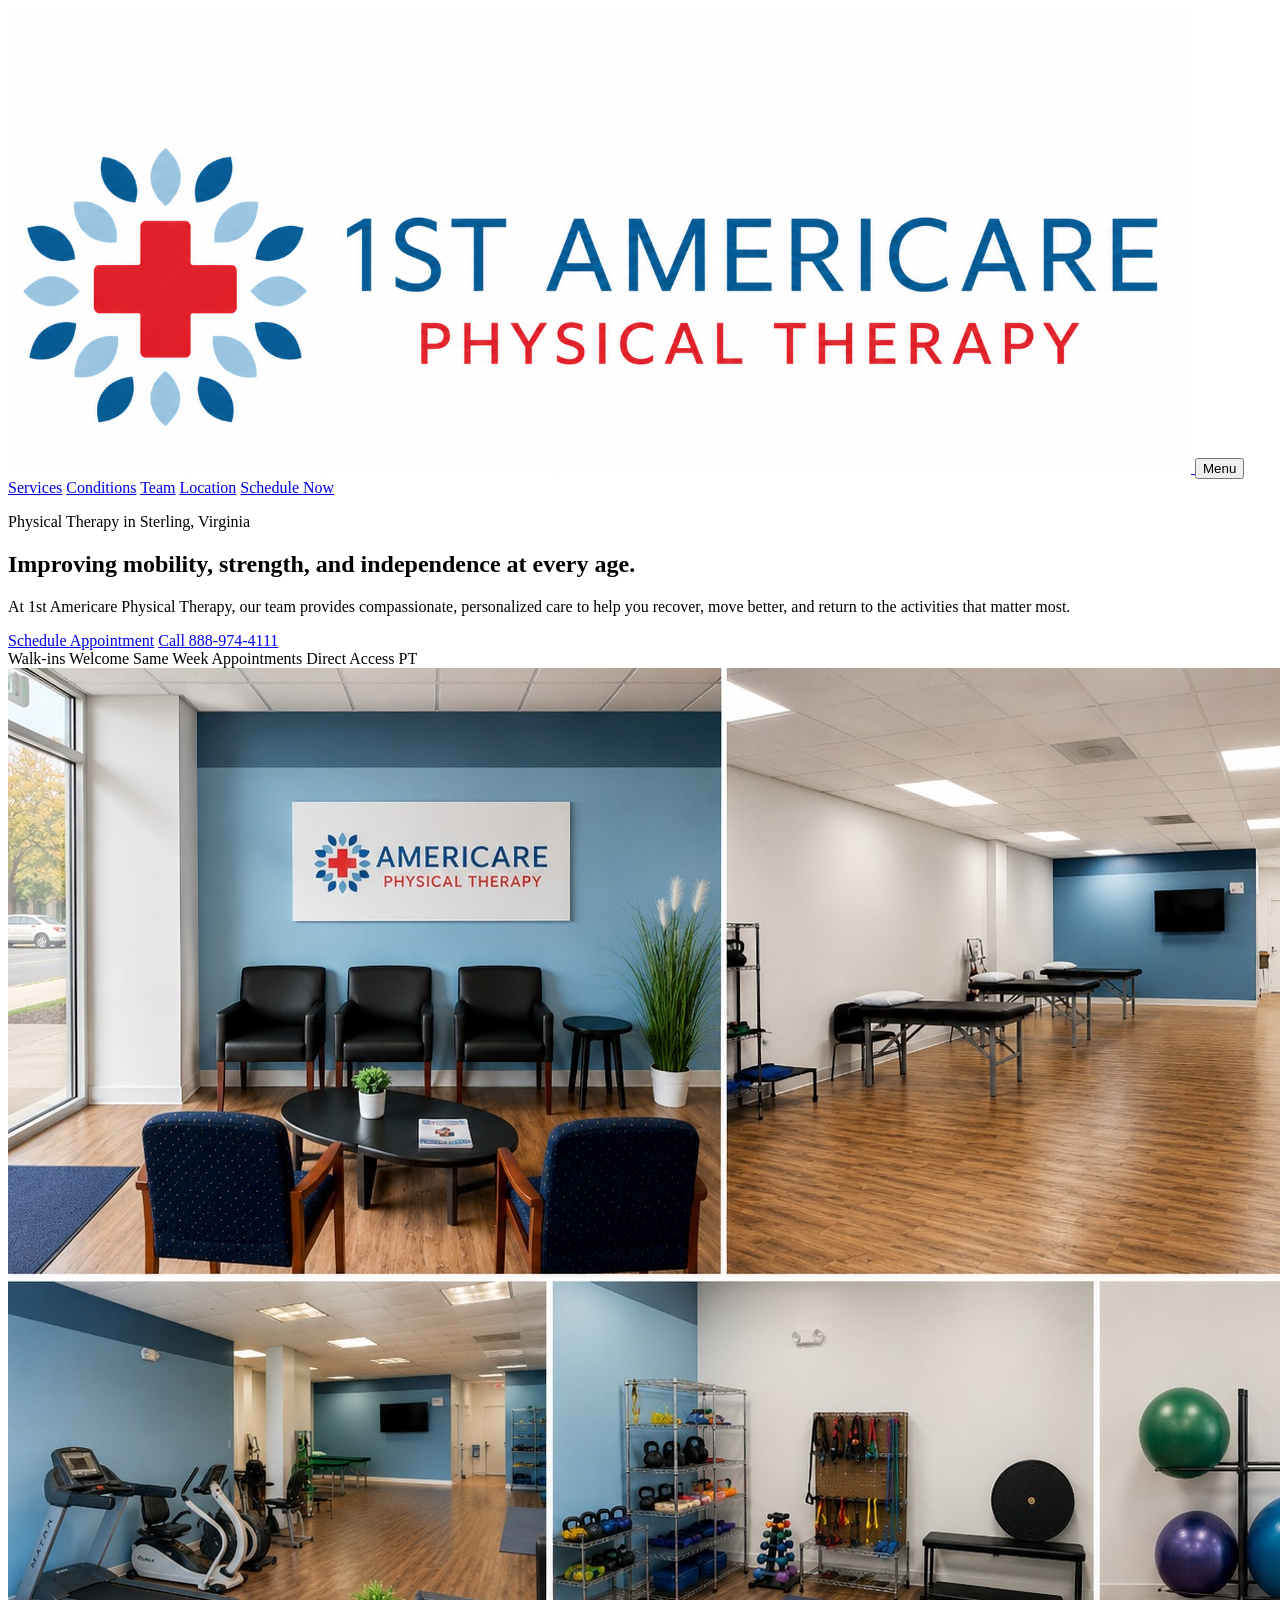
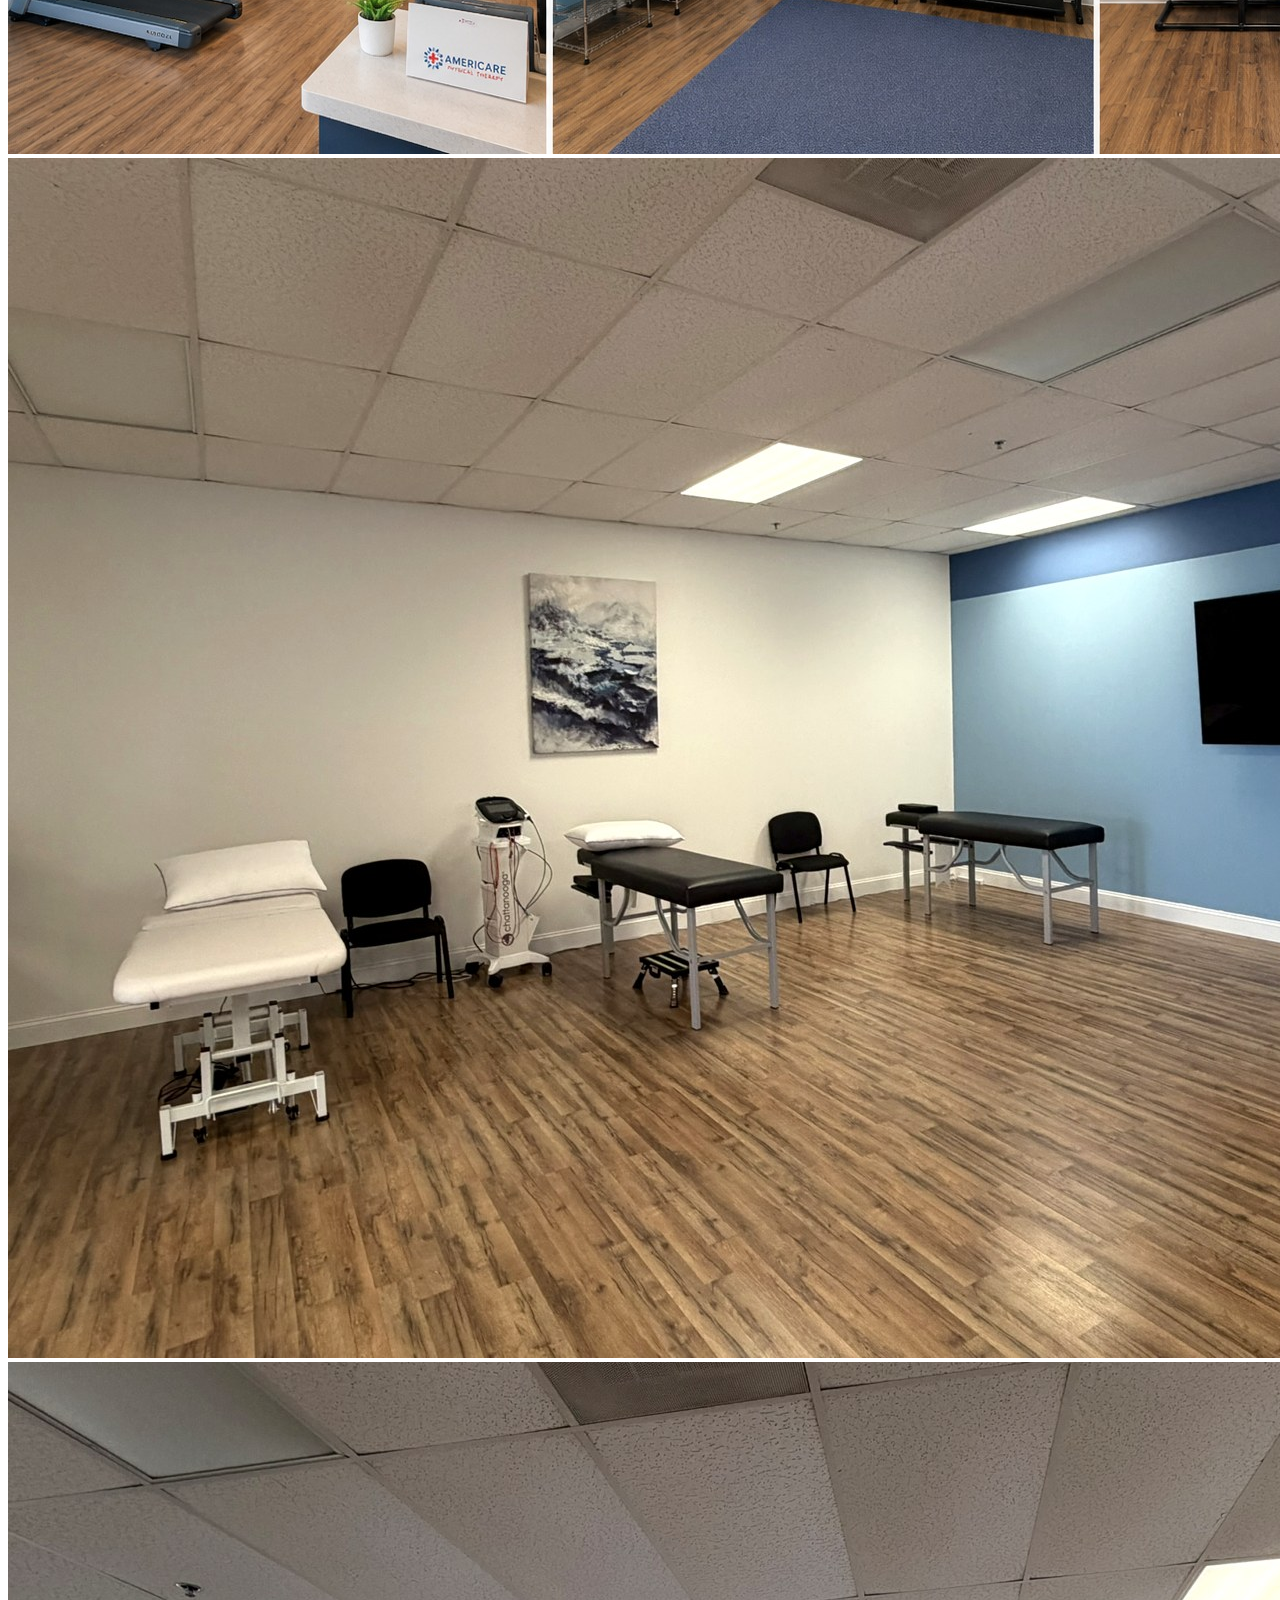
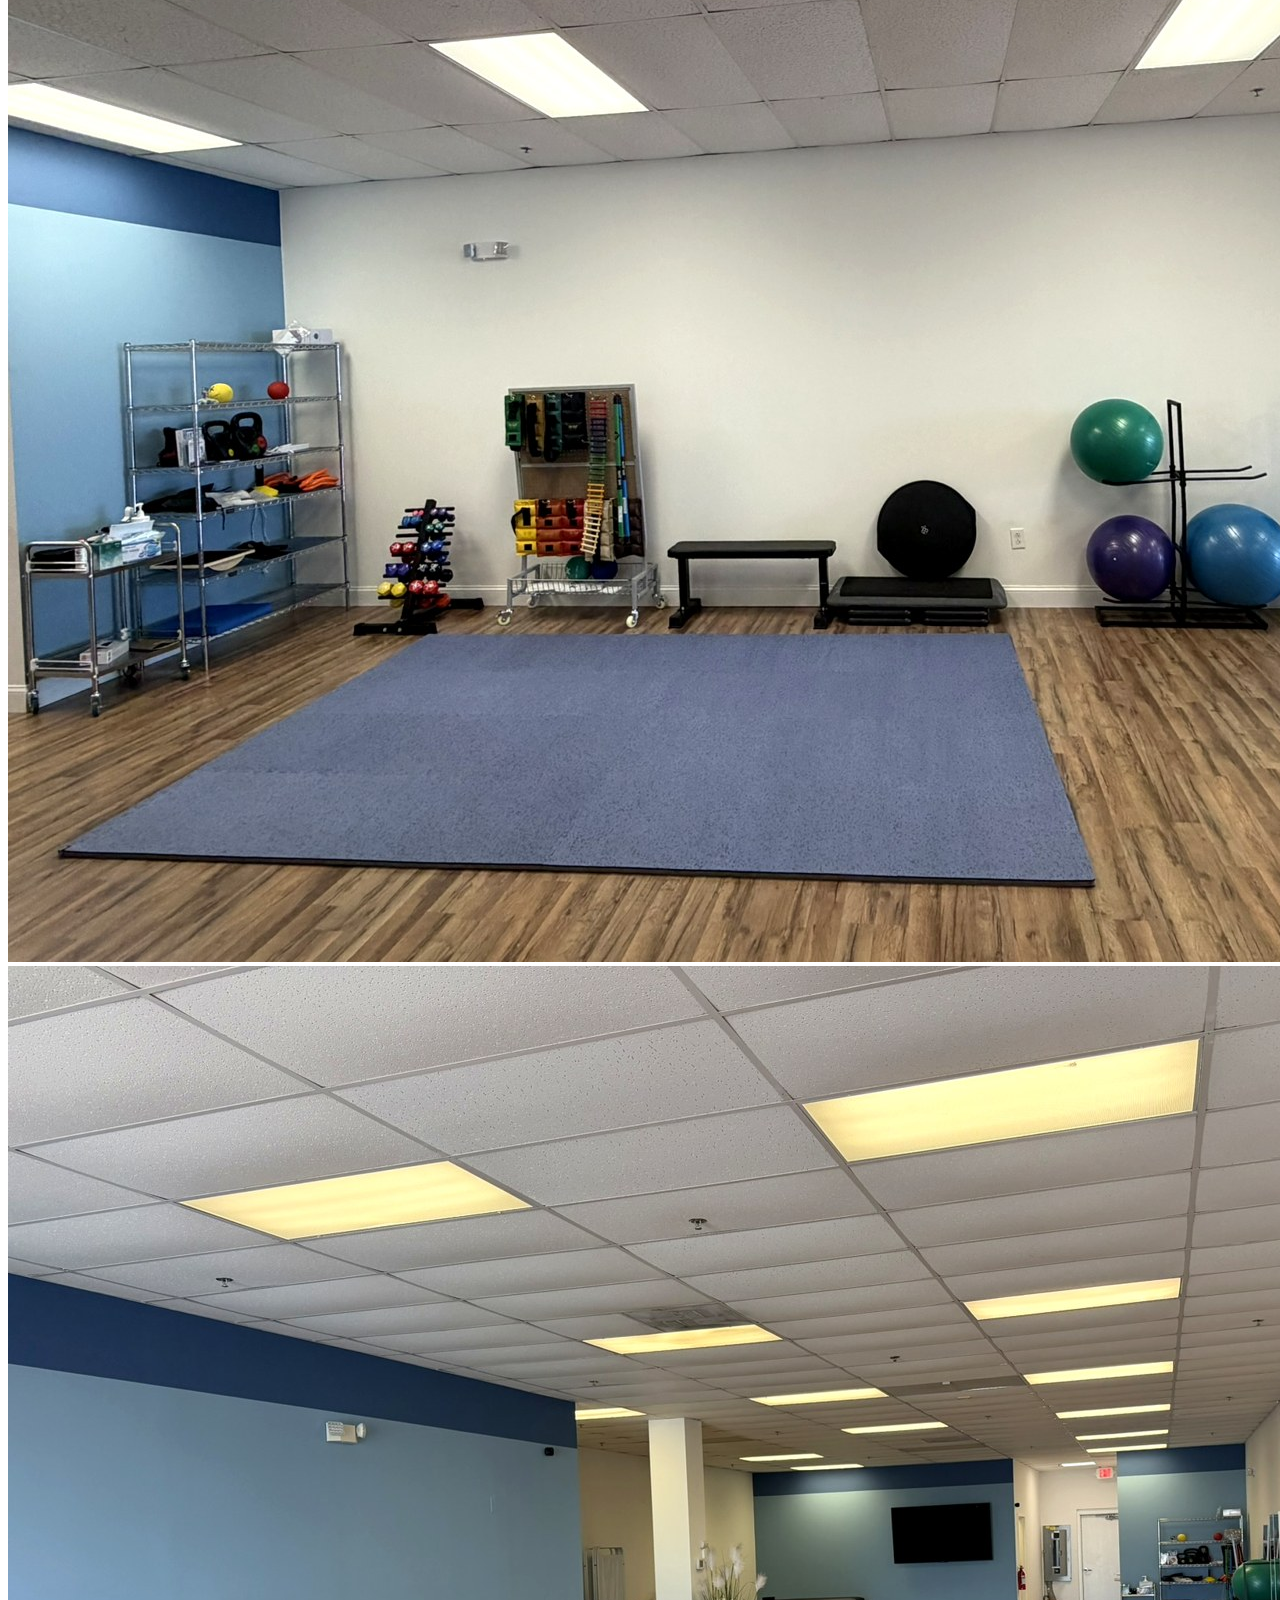
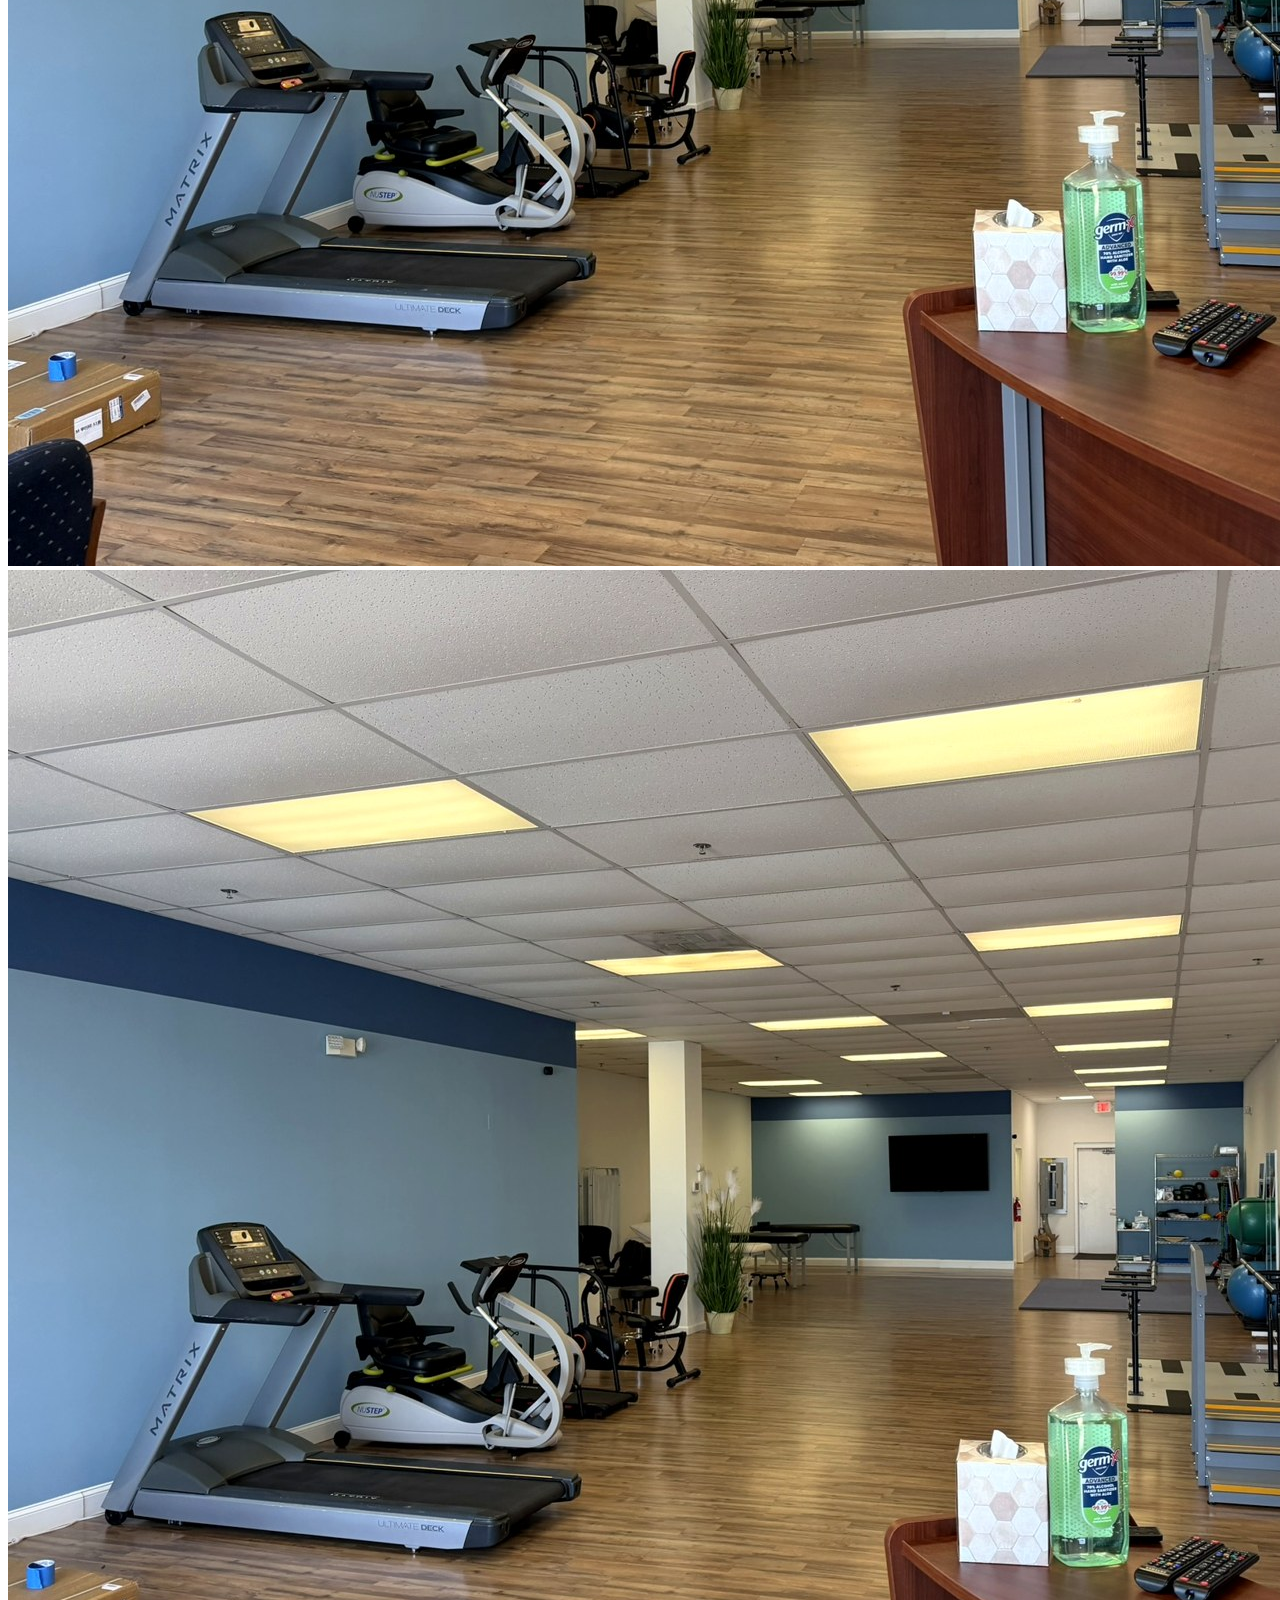
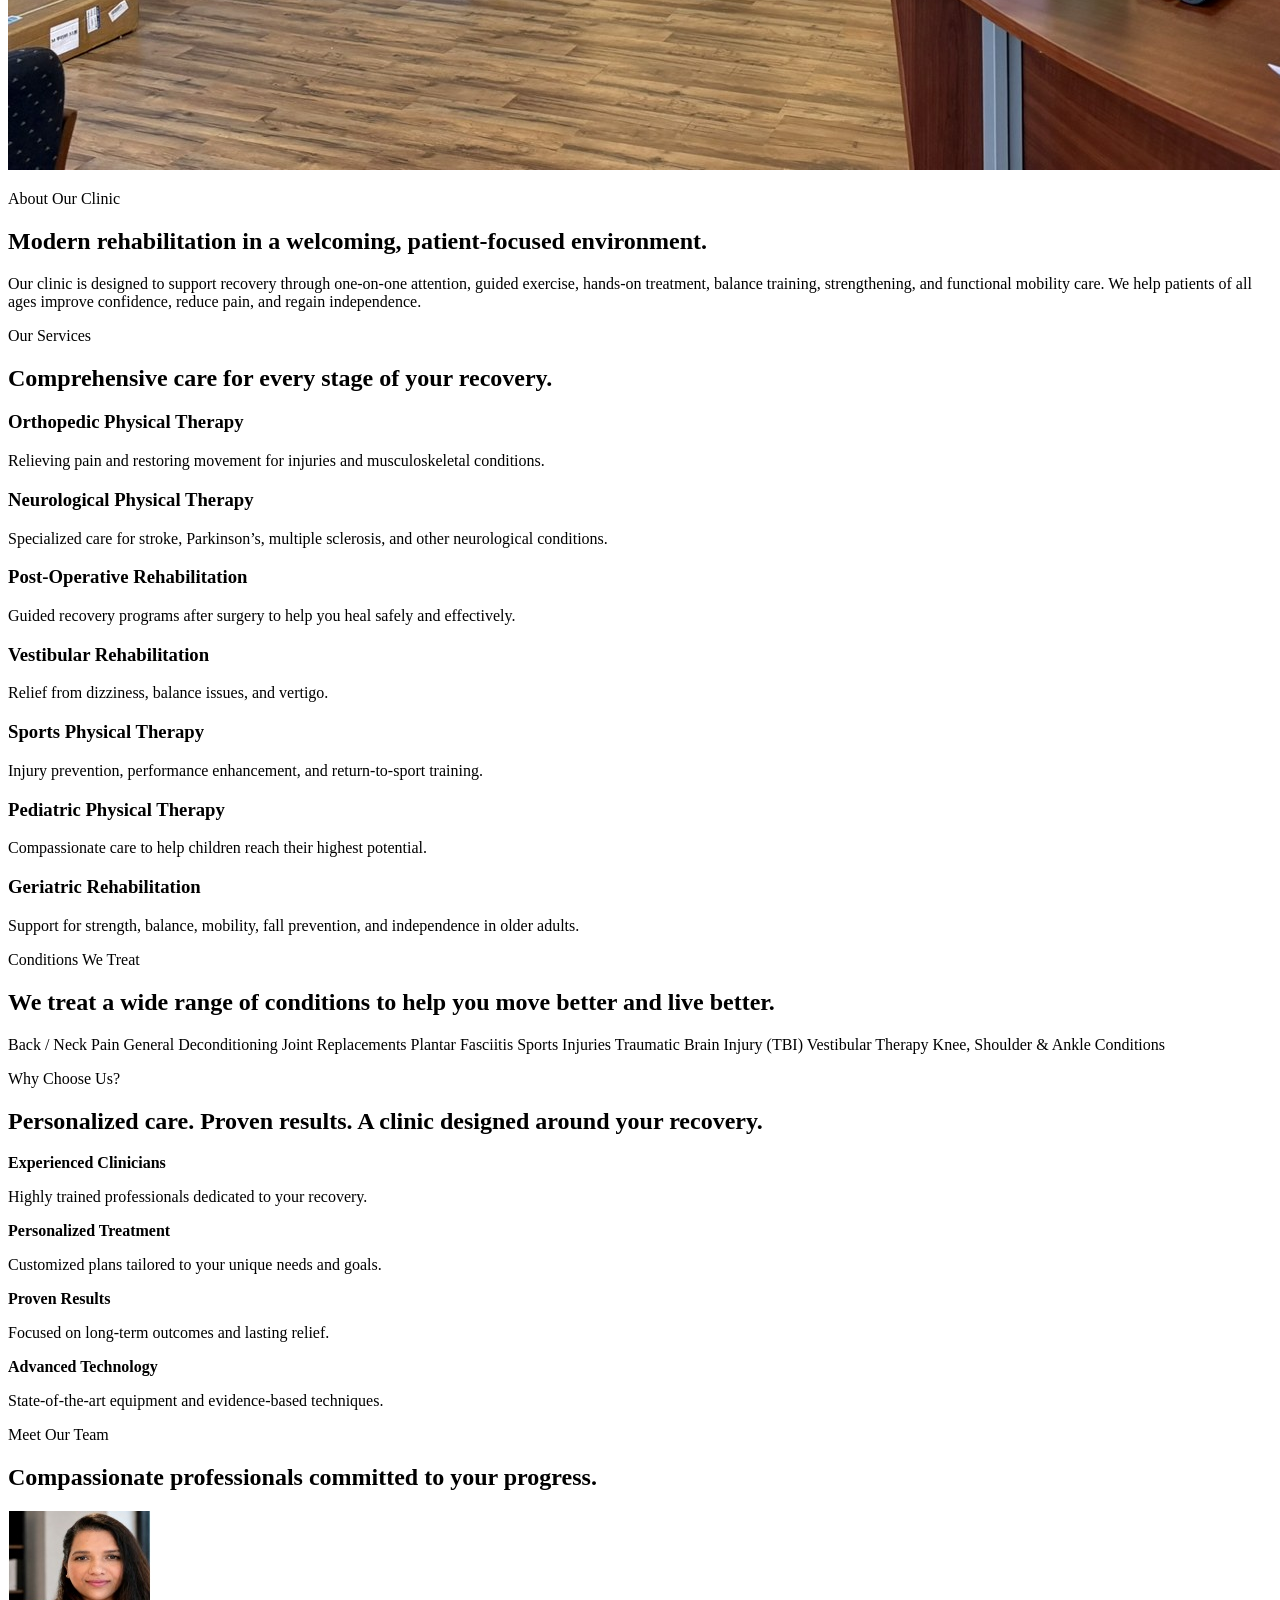
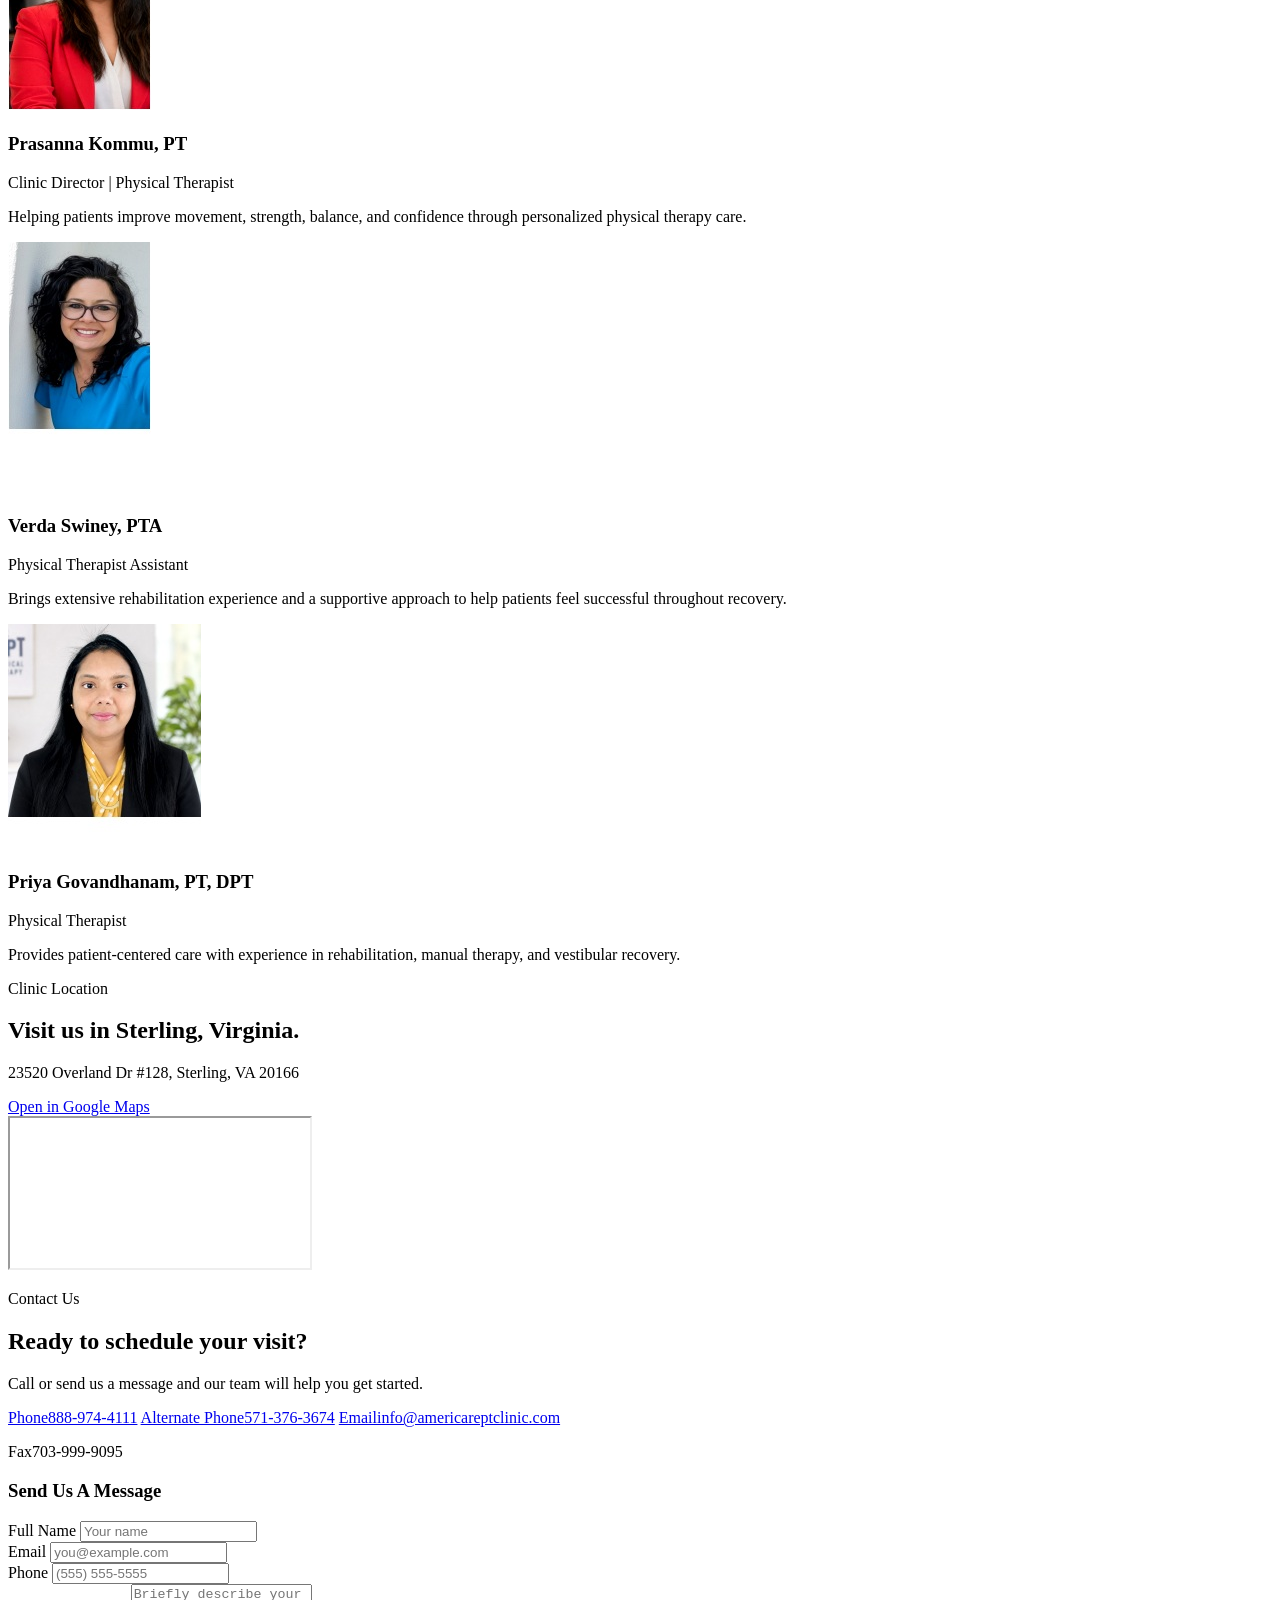
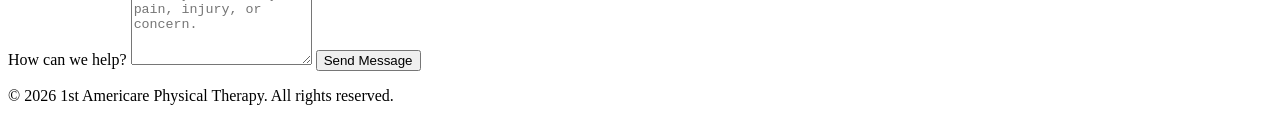
==== index.html @ b53372bf "Rename index_github_ready.html to index.html" ====
<!DOCTYPE html>
<html lang="en">
<head>
  <meta charset="UTF-8" />
  <meta name="viewport" content="width=device-width, initial-scale=1.0" />
  <title>1st Americare Physical Therapy | Sterling, VA</title>
  <meta name="description" content="1st Americare Physical Therapy in Sterling, VA offers personalized physical therapy for orthopedic, neurological, post-operative, sports, pediatric, geriatric, and vestibular rehabilitation." />
  <link rel="preconnect" href="https://fonts.googleapis.com">
  <link rel="preconnect" href="https://fonts.gstatic.com" crossorigin>
  <link href="https://fonts.googleapis.com/css2?family=Inter:wght@400;500;600;700;800&family=Playfair+Display:wght@700&display=swap" rel="stylesheet">
  <link rel="stylesheet" href="styles.css" />
</head>

<body>
  <header class="site-header">
    <a class="brand" href="#home" aria-label="1st Americare Physical Therapy home">
      <img src="americare-logo.png" alt="1st Americare Physical Therapy logo">
    </a>

    <button class="menu-toggle" type="button" aria-expanded="false" aria-controls="site-nav">Menu</button>

    <nav id="site-nav" class="site-nav">
      <a href="#services">Services</a>
      <a href="#conditions">Conditions</a>
      <a href="#team">Team</a>
      <a href="#location">Location</a>
      <a href="#contact" class="nav-button">Schedule Now</a>
    </nav>
  </header>

  <main id="home">
    <section class="hero">
      <div class="hero-content">
        <p class="eyebrow">Physical Therapy in Sterling, Virginia</p>
        <h1>Improving mobility, strength, and independence at every age.</h1>
        <p class="hero-text">
          At 1st Americare Physical Therapy, our team provides compassionate, personalized care to help you recover, move better, and return to the activities that matter most.
        </p>

        <div class="hero-actions">
          <a class="button primary" href="#contact">Schedule Appointment</a>
          <a class="button secondary" href="tel:8889744111">Call 888-974-4111</a>
        </div>

        <div class="hero-highlights">
          <span>Walk-ins Welcome</span>
          <span>Same Week Appointments</span>
          <span>Direct Access PT</span>
        </div>
      </div>

      <div class="hero-image-wrap">
        <img class="hero-image" src="clinic-hero.jpg" alt="1st Americare Physical Therapy clinic interior">
      </div>
    </section>

    <section class="photo-strip" aria-label="Clinic photos">
      <img src="img_3818.jpg" alt="Treatment area at 1st Americare Physical Therapy">
      <img src="img_3820.jpg" alt="Therapy equipment and exercise area">
      <img src="img_4101.jpg" alt="Open rehabilitation gym">
      <img src="img_4102.jpg" alt="Physical therapy clinic equipment">
    </section>

    <section class="section intro-section">
      <div>
        <p class="eyebrow">About Our Clinic</p>
        <h2>Modern rehabilitation in a welcoming, patient-focused environment.</h2>
      </div>
      <p>
        Our clinic is designed to support recovery through one-on-one attention, guided exercise, hands-on treatment, balance training, strengthening, and functional mobility care. We help patients of all ages improve confidence, reduce pain, and regain independence.
      </p>
    </section>

    <section id="services" class="section">
      <div class="section-heading centered">
        <p class="eyebrow">Our Services</p>
        <h2>Comprehensive care for every stage of your recovery.</h2>
      </div>

      <div class="service-grid">
        <article class="card">
          <h3>Orthopedic Physical Therapy</h3>
          <p>Relieving pain and restoring movement for injuries and musculoskeletal conditions.</p>
        </article>

        <article class="card">
          <h3>Neurological Physical Therapy</h3>
          <p>Specialized care for stroke, Parkinson’s, multiple sclerosis, and other neurological conditions.</p>
        </article>

        <article class="card">
          <h3>Post-Operative Rehabilitation</h3>
          <p>Guided recovery programs after surgery to help you heal safely and effectively.</p>
        </article>

        <article class="card">
          <h3>Vestibular Rehabilitation</h3>
          <p>Relief from dizziness, balance issues, and vertigo.</p>
        </article>

        <article class="card">
          <h3>Sports Physical Therapy</h3>
          <p>Injury prevention, performance enhancement, and return-to-sport training.</p>
        </article>

        <article class="card">
          <h3>Pediatric Physical Therapy</h3>
          <p>Compassionate care to help children reach their highest potential.</p>
        </article>

        <article class="card">
          <h3>Geriatric Rehabilitation</h3>
          <p>Support for strength, balance, mobility, fall prevention, and independence in older adults.</p>
        </article>
      </div>
    </section>

    <section id="conditions" class="section conditions-section">
      <div class="section-heading">
        <p class="eyebrow">Conditions We Treat</p>
        <h2>We treat a wide range of conditions to help you move better and live better.</h2>
      </div>

      <div class="condition-list">
        <span>Back / Neck Pain</span>
        <span>General Deconditioning</span>
        <span>Joint Replacements</span>
        <span>Plantar Fasciitis</span>
        <span>Sports Injuries</span>
        <span>Traumatic Brain Injury (TBI)</span>
        <span>Vestibular Therapy</span>
        <span>Knee, Shoulder & Ankle Conditions</span>
      </div>
    </section>

    <section class="section why-section">
      <div class="section-heading centered">
        <p class="eyebrow">Why Choose Us?</p>
        <h2>Personalized care. Proven results. A clinic designed around your recovery.</h2>
      </div>

      <div class="why-grid">
        <article>
          <strong>Experienced Clinicians</strong>
          <p>Highly trained professionals dedicated to your recovery.</p>
        </article>
        <article>
          <strong>Personalized Treatment</strong>
          <p>Customized plans tailored to your unique needs and goals.</p>
        </article>
        <article>
          <strong>Proven Results</strong>
          <p>Focused on long-term outcomes and lasting relief.</p>
        </article>
        <article>
          <strong>Advanced Technology</strong>
          <p>State-of-the-art equipment and evidence-based techniques.</p>
        </article>
      </div>
    </section>

    <section id="team" class="section team-section">
      <div class="section-heading centered">
        <p class="eyebrow">Meet Our Team</p>
        <h2>Compassionate professionals committed to your progress.</h2>
      </div>

      <div class="team-grid">
        <article class="team-card">
          <img src="team-prasanna.jpg" alt="Prasanna Kommu, PT">
          <div>
            <h3>Prasanna Kommu, PT</h3>
            <p class="role">Clinic Director | Physical Therapist</p>
            <p>Helping patients improve movement, strength, balance, and confidence through personalized physical therapy care.</p>
          </div>
        </article>

        <article class="team-card">
          <img src="team-verda.jpg" alt="Verda Swiney, PTA">
          <div>
            <h3>Verda Swiney, PTA</h3>
            <p class="role">Physical Therapist Assistant</p>
            <p>Brings extensive rehabilitation experience and a supportive approach to help patients feel successful throughout recovery.</p>
          </div>
        </article>

        <article class="team-card">
          <img src="team-priya.jpg" alt="Priya Govandhanam, PT, DPT">
          <div>
            <h3>Priya Govandhanam, PT, DPT</h3>
            <p class="role">Physical Therapist</p>
            <p>Provides patient-centered care with experience in rehabilitation, manual therapy, and vestibular recovery.</p>
          </div>
        </article>
      </div>
    </section>

    <section id="location" class="section location-section">
      <div class="location-copy">
        <p class="eyebrow">Clinic Location</p>
        <h2>Visit us in Sterling, Virginia.</h2>
        <p>23520 Overland Dr #128, Sterling, VA 20166</p>
        <div class="location-actions">
          <a class="button primary" href="https://www.google.com/maps/search/?api=1&query=23520%20Overland%20Dr%20%23128%2C%20Sterling%2C%20VA%2020166" target="_blank" rel="noopener">Open in Google Maps</a>
        </div>
      </div>

      <div class="map-wrap">
        <iframe
          title="Google Map for 1st Americare Physical Therapy"
          src="https://www.google.com/maps?q=23520%20Overland%20Dr%20%23128%2C%20Sterling%2C%20VA%2020166&output=embed"
          loading="lazy"
          referrerpolicy="no-referrer-when-downgrade">
        </iframe>
      </div>
    </section>

    <section id="contact" class="section contact-section">
      <div class="contact-info">
        <p class="eyebrow">Contact Us</p>
        <h2>Ready to schedule your visit?</h2>
        <p>Call or send us a message and our team will help you get started.</p>

        <div class="contact-list">
          <a href="tel:8889744111"><span>Phone</span>888-974-4111</a>
          <a href="tel:5713763674"><span>Alternate Phone</span>571-376-3674</a>
          <a href="mailto:info@americareptclinic.com"><span>Email</span>info@americareptclinic.com</a>
          <p><span>Fax</span>703-999-9095</p>
        </div>
      </div>

      <form class="contact-form" action="https://formspree.io/f/mzdyydpn" method="POST">
        <h3>Send Us A Message</h3>

        <label for="name">Full Name</label>
        <input id="name" name="name" type="text" placeholder="Your name" required>

        <div class="form-row">
          <div>
            <label for="email">Email</label>
            <input id="email" name="email" type="email" placeholder="you@example.com">
          </div>
          <div>
            <label for="phone">Phone</label>
            <input id="phone" name="phone" type="tel" placeholder="(555) 555-5555">
          </div>
        </div>

        <label for="message">How can we help?</label>
        <textarea id="message" name="message" rows="5" placeholder="Briefly describe your pain, injury, or concern." required></textarea>

        <input type="hidden" name="_subject" value="New PT Clinic Website Inquiry">
        <button class="button primary" type="submit">Send Message</button>
      </form>
    </section>
  </main>

  <footer class="site-footer">
    <p>&copy; <span id="year"></span> 1st Americare Physical Therapy. All rights reserved.</p>
  </footer>

  <script>
    document.getElementById("year").textContent = new Date().getFullYear();

    const menuToggle = document.querySelector(".menu-toggle");
    const nav = document.getElementById("site-nav");

    if (menuToggle && nav) {
      menuToggle.addEventListener("click", () => {
        const isOpen = nav.classList.toggle("is-open");
        menuToggle.setAttribute("aria-expanded", isOpen ? "true" : "false");
      });
    }
  </script>
</body>
</html>
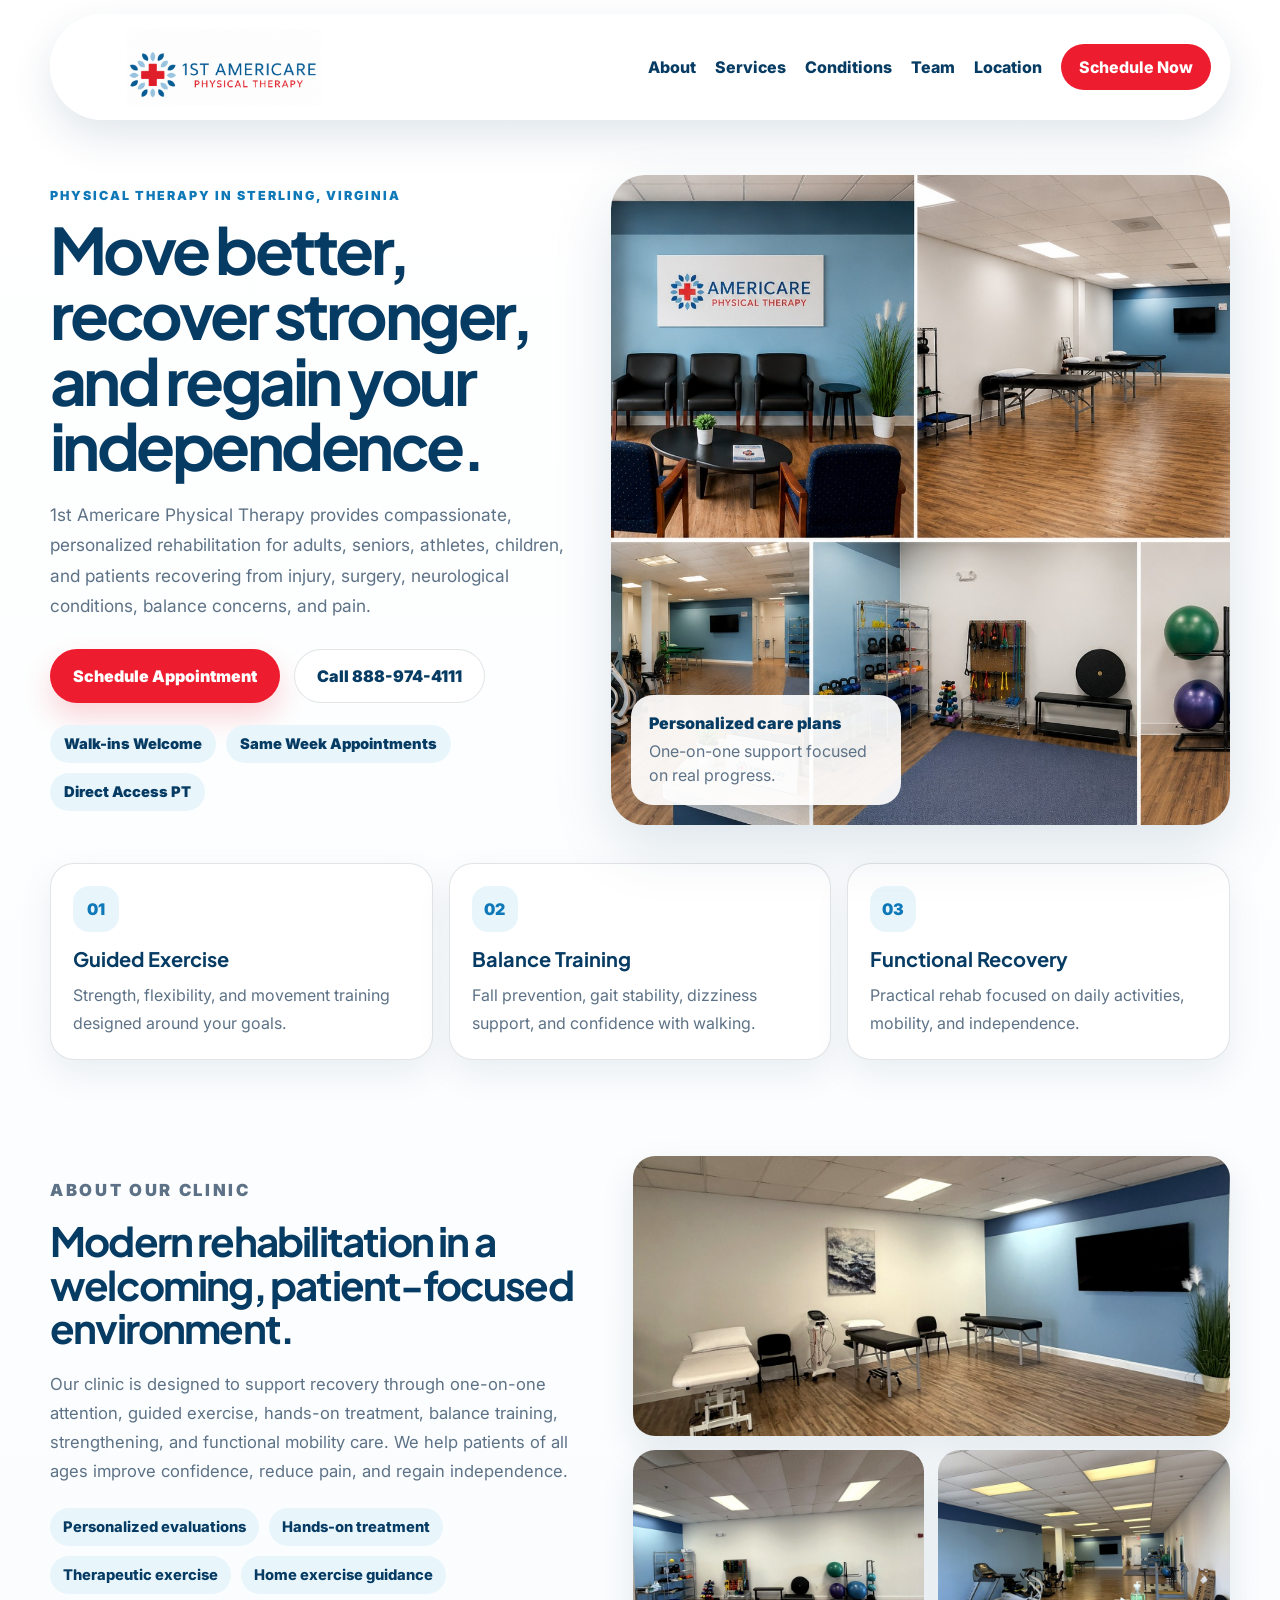
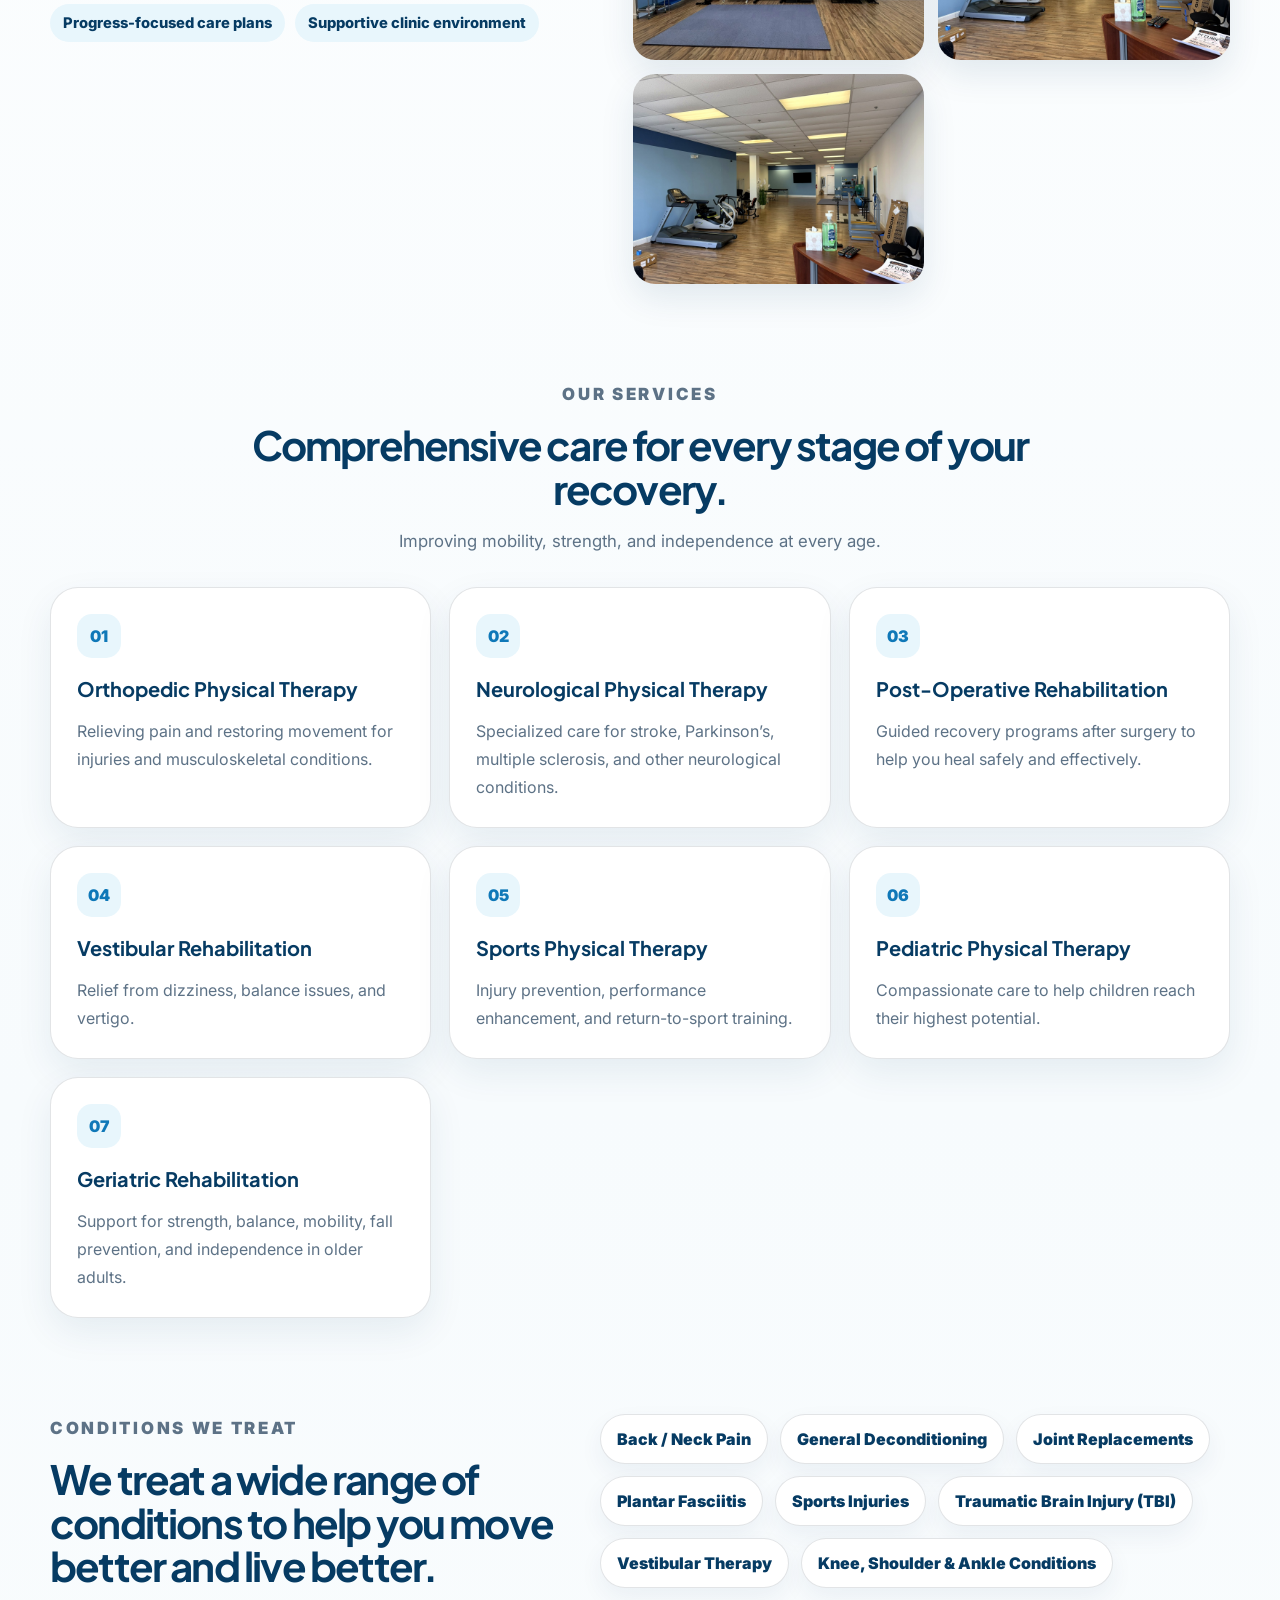
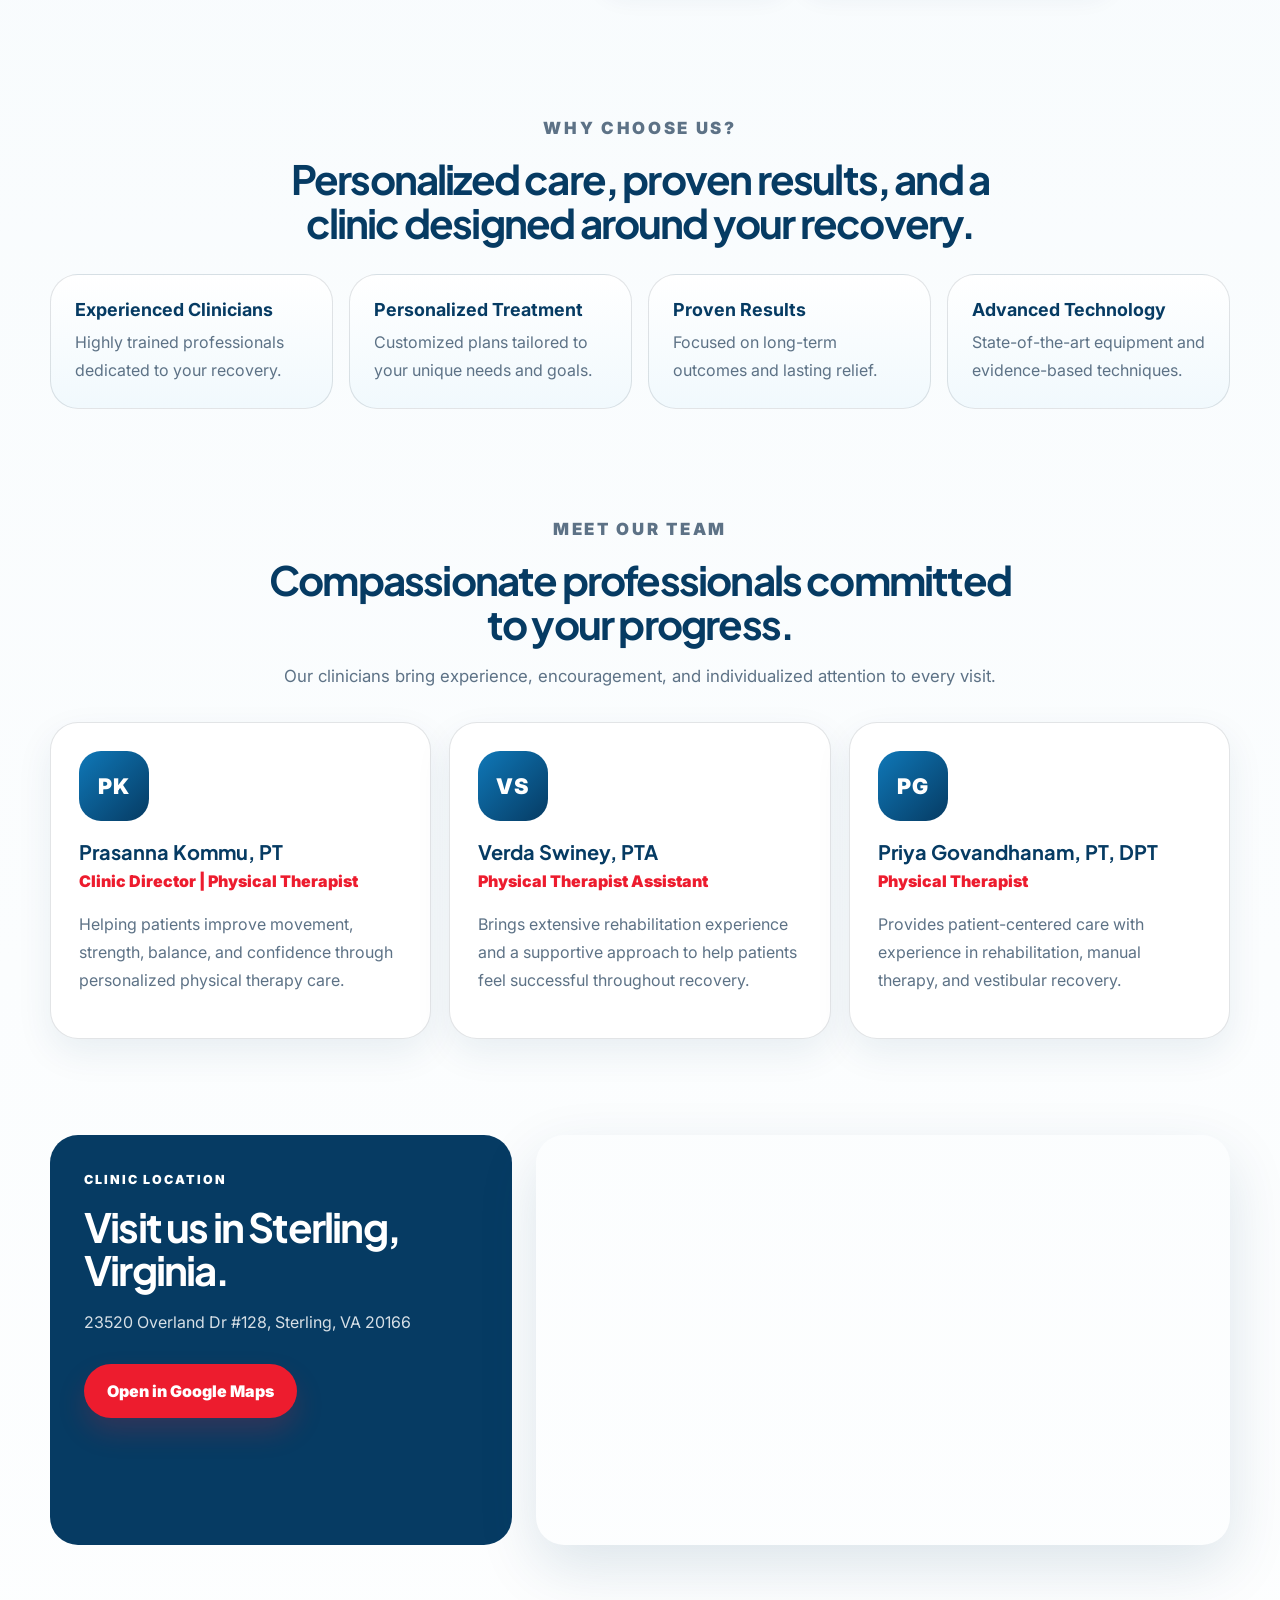
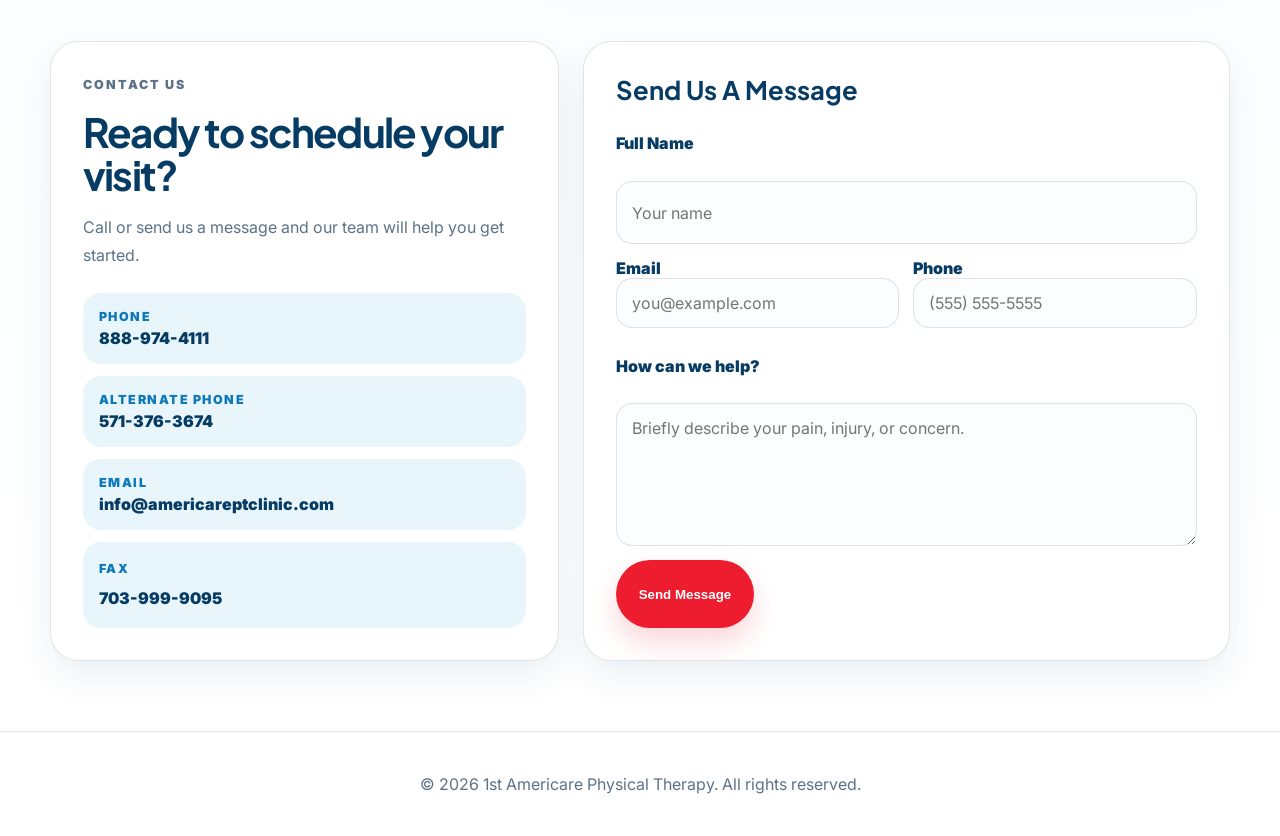
==== commit 085f6e20: "Add files via upload" ====
--- a/index.html
+++ b/index.html
@@ -4,13 +4,12 @@
   <meta charset="UTF-8" />
   <meta name="viewport" content="width=device-width, initial-scale=1.0" />
   <title>1st Americare Physical Therapy | Sterling, VA</title>
-  <meta name="description" content="1st Americare Physical Therapy in Sterling, VA offers personalized physical therapy for orthopedic, neurological, post-operative, sports, pediatric, geriatric, and vestibular rehabilitation." />
+  <meta name="description" content="1st Americare Physical Therapy in Sterling, VA provides personalized outpatient physical therapy, orthopedic rehab, neurological rehab, vestibular therapy, sports therapy, and post-operative recovery care." />
   <link rel="preconnect" href="https://fonts.googleapis.com">
   <link rel="preconnect" href="https://fonts.gstatic.com" crossorigin>
-  <link href="https://fonts.googleapis.com/css2?family=Inter:wght@400;500;600;700;800&family=Playfair+Display:wght@700&display=swap" rel="stylesheet">
+  <link href="https://fonts.googleapis.com/css2?family=Inter:wght@400;500;600;700;800;900&family=Plus+Jakarta+Sans:wght@600;700;800&display=swap" rel="stylesheet">
   <link rel="stylesheet" href="styles.css" />
 </head>
-
 <body>
   <header class="site-header">
     <a class="brand" href="#home" aria-label="1st Americare Physical Therapy home">
@@ -20,6 +19,7 @@
     <button class="menu-toggle" type="button" aria-expanded="false" aria-controls="site-nav">Menu</button>
 
     <nav id="site-nav" class="site-nav">
+      <a href="#about">About</a>
       <a href="#services">Services</a>
       <a href="#conditions">Conditions</a>
       <a href="#team">Team</a>
@@ -32,9 +32,9 @@
     <section class="hero">
       <div class="hero-content">
         <p class="eyebrow">Physical Therapy in Sterling, Virginia</p>
-        <h1>Improving mobility, strength, and independence at every age.</h1>
+        <h1>Move better, recover stronger, and regain your independence.</h1>
         <p class="hero-text">
-          At 1st Americare Physical Therapy, our team provides compassionate, personalized care to help you recover, move better, and return to the activities that matter most.
+          1st Americare Physical Therapy provides compassionate, personalized rehabilitation for adults, seniors, athletes, children, and patients recovering from injury, surgery, neurological conditions, balance concerns, and pain.
         </p>
 
         <div class="hero-actions">
@@ -42,7 +42,7 @@
           <a class="button secondary" href="tel:8889744111">Call 888-974-4111</a>
         </div>
 
-        <div class="hero-highlights">
+        <div class="hero-highlights" aria-label="Clinic highlights">
           <span>Walk-ins Welcome</span>
           <span>Same Week Appointments</span>
           <span>Direct Access PT</span>
@@ -51,64 +51,96 @@
 
       <div class="hero-image-wrap">
         <img class="hero-image" src="clinic-hero.jpg" alt="1st Americare Physical Therapy clinic interior">
-      </div>
-    </section>
-
-    <section class="photo-strip" aria-label="Clinic photos">
-      <img src="img_3818.jpg" alt="Treatment area at 1st Americare Physical Therapy">
-      <img src="img_3820.jpg" alt="Therapy equipment and exercise area">
-      <img src="img_4101.jpg" alt="Open rehabilitation gym">
-      <img src="img_4102.jpg" alt="Physical therapy clinic equipment">
-    </section>
-
-    <section class="section intro-section">
-      <div>
+        <div class="hero-card">
+          <strong>Personalized care plans</strong>
+          <span>One-on-one support focused on real progress.</span>
+        </div>
+      </div>
+    </section>
+
+    <section class="exercise-strip" aria-label="Exercise and recovery highlights">
+      <article>
+        <div class="exercise-icon">01</div>
+        <h3>Guided Exercise</h3>
+        <p>Strength, flexibility, and movement training designed around your goals.</p>
+      </article>
+      <article>
+        <div class="exercise-icon">02</div>
+        <h3>Balance Training</h3>
+        <p>Fall prevention, gait stability, dizziness support, and confidence with walking.</p>
+      </article>
+      <article>
+        <div class="exercise-icon">03</div>
+        <h3>Functional Recovery</h3>
+        <p>Practical rehab focused on daily activities, mobility, and independence.</p>
+      </article>
+    </section>
+
+    <section id="about" class="section about-section">
+      <div class="about-copy">
         <p class="eyebrow">About Our Clinic</p>
         <h2>Modern rehabilitation in a welcoming, patient-focused environment.</h2>
-      </div>
-      <p>
-        Our clinic is designed to support recovery through one-on-one attention, guided exercise, hands-on treatment, balance training, strengthening, and functional mobility care. We help patients of all ages improve confidence, reduce pain, and regain independence.
-      </p>
-    </section>
-
-    <section id="services" class="section">
+        <p>
+          Our clinic is designed to support recovery through one-on-one attention, guided exercise, hands-on treatment, balance training, strengthening, and functional mobility care. We help patients of all ages improve confidence, reduce pain, and regain independence.
+        </p>
+        <div class="about-points">
+          <span>Personalized evaluations</span>
+          <span>Hands-on treatment</span>
+          <span>Therapeutic exercise</span>
+          <span>Home exercise guidance</span>
+          <span>Progress-focused care plans</span>
+          <span>Supportive clinic environment</span>
+        </div>
+      </div>
+
+      <div class="clinic-gallery">
+        <img src="img_3818.jpg" alt="Treatment tables at 1st Americare Physical Therapy">
+        <img src="img_3820.jpg" alt="Therapy equipment and exercise area">
+        <img src="img_4101.jpg" alt="Open rehabilitation gym at 1st Americare Physical Therapy">
+        <img src="img_4102.jpg" alt="Cardio and rehabilitation equipment at 1st Americare Physical Therapy">
+      </div>
+    </section>
+
+    <section id="services" class="section services-section">
       <div class="section-heading centered">
         <p class="eyebrow">Our Services</p>
         <h2>Comprehensive care for every stage of your recovery.</h2>
+        <p>Improving mobility, strength, and independence at every age.</p>
       </div>
 
       <div class="service-grid">
         <article class="card">
+          <span class="card-number">01</span>
           <h3>Orthopedic Physical Therapy</h3>
           <p>Relieving pain and restoring movement for injuries and musculoskeletal conditions.</p>
         </article>
-
-        <article class="card">
+        <article class="card">
+          <span class="card-number">02</span>
           <h3>Neurological Physical Therapy</h3>
           <p>Specialized care for stroke, Parkinson’s, multiple sclerosis, and other neurological conditions.</p>
         </article>
-
-        <article class="card">
+        <article class="card">
+          <span class="card-number">03</span>
           <h3>Post-Operative Rehabilitation</h3>
           <p>Guided recovery programs after surgery to help you heal safely and effectively.</p>
         </article>
-
-        <article class="card">
+        <article class="card">
+          <span class="card-number">04</span>
           <h3>Vestibular Rehabilitation</h3>
           <p>Relief from dizziness, balance issues, and vertigo.</p>
         </article>
-
-        <article class="card">
+        <article class="card">
+          <span class="card-number">05</span>
           <h3>Sports Physical Therapy</h3>
           <p>Injury prevention, performance enhancement, and return-to-sport training.</p>
         </article>
-
-        <article class="card">
+        <article class="card">
+          <span class="card-number">06</span>
           <h3>Pediatric Physical Therapy</h3>
           <p>Compassionate care to help children reach their highest potential.</p>
         </article>
-
-        <article class="card">
+        <article class="card">
+          <span class="card-number">07</span>
           <h3>Geriatric Rehabilitation</h3>
           <p>Support for strength, balance, mobility, fall prevention, and independence in older adults.</p>
         </article>
@@ -136,7 +168,7 @@
     <section class="section why-section">
       <div class="section-heading centered">
         <p class="eyebrow">Why Choose Us?</p>
-        <h2>Personalized care. Proven results. A clinic designed around your recovery.</h2>
+        <h2>Personalized care, proven results, and a clinic designed around your recovery.</h2>
       </div>
 
       <div class="why-grid">
@@ -163,34 +195,29 @@
       <div class="section-heading centered">
         <p class="eyebrow">Meet Our Team</p>
         <h2>Compassionate professionals committed to your progress.</h2>
-      </div>
-
-      <div class="team-grid">
+        <p>Our clinicians bring experience, encouragement, and individualized attention to every visit.</p>
+      </div>
+
+      <div class="team-grid no-photos">
         <article class="team-card">
-          <img src="team-prasanna.jpg" alt="Prasanna Kommu, PT">
-          <div>
-            <h3>Prasanna Kommu, PT</h3>
-            <p class="role">Clinic Director | Physical Therapist</p>
-            <p>Helping patients improve movement, strength, balance, and confidence through personalized physical therapy care.</p>
-          </div>
+          <div class="team-initial">PK</div>
+          <h3>Prasanna Kommu, PT</h3>
+          <p class="role">Clinic Director | Physical Therapist</p>
+          <p>Helping patients improve movement, strength, balance, and confidence through personalized physical therapy care.</p>
         </article>
 
         <article class="team-card">
-          <img src="team-verda.jpg" alt="Verda Swiney, PTA">
-          <div>
-            <h3>Verda Swiney, PTA</h3>
-            <p class="role">Physical Therapist Assistant</p>
-            <p>Brings extensive rehabilitation experience and a supportive approach to help patients feel successful throughout recovery.</p>
-          </div>
+          <div class="team-initial">VS</div>
+          <h3>Verda Swiney, PTA</h3>
+          <p class="role">Physical Therapist Assistant</p>
+          <p>Brings extensive rehabilitation experience and a supportive approach to help patients feel successful throughout recovery.</p>
         </article>
 
         <article class="team-card">
-          <img src="team-priya.jpg" alt="Priya Govandhanam, PT, DPT">
-          <div>
-            <h3>Priya Govandhanam, PT, DPT</h3>
-            <p class="role">Physical Therapist</p>
-            <p>Provides patient-centered care with experience in rehabilitation, manual therapy, and vestibular recovery.</p>
-          </div>
+          <div class="team-initial">PG</div>
+          <h3>Priya Govandhanam, PT, DPT</h3>
+          <p class="role">Physical Therapist</p>
+          <p>Provides patient-centered care with experience in rehabilitation, manual therapy, and vestibular recovery.</p>
         </article>
       </div>
     </section>
@@ -231,10 +258,8 @@
 
       <form class="contact-form" action="https://formspree.io/f/mzdyydpn" method="POST">
         <h3>Send Us A Message</h3>
-
         <label for="name">Full Name</label>
         <input id="name" name="name" type="text" placeholder="Your name" required>
-
         <div class="form-row">
           <div>
             <label for="email">Email</label>
@@ -245,10 +270,8 @@
             <input id="phone" name="phone" type="tel" placeholder="(555) 555-5555">
           </div>
         </div>
-
         <label for="message">How can we help?</label>
         <textarea id="message" name="message" rows="5" placeholder="Briefly describe your pain, injury, or concern." required></textarea>
-
         <input type="hidden" name="_subject" value="New PT Clinic Website Inquiry">
         <button class="button primary" type="submit">Send Message</button>
       </form>
@@ -261,10 +284,8 @@
 
   <script>
     document.getElementById("year").textContent = new Date().getFullYear();
-
     const menuToggle = document.querySelector(".menu-toggle");
     const nav = document.getElementById("site-nav");
-
     if (menuToggle && nav) {
       menuToggle.addEventListener("click", () => {
         const isOpen = nav.classList.toggle("is-open");
--- a/styles.css
+++ b/styles.css
@@ -0,0 +1,212 @@
+:root {
+  --navy: #063b63;
+  --blue: #0f78b8;
+  --sky: #e8f6fc;
+  --red: #ed1c2e;
+  --ink: #102334;
+  --muted: #5d7286;
+  --line: rgba(16, 35, 52, 0.12);
+  --white: #ffffff;
+  --soft: #f7fbfd;
+  --shadow: 0 22px 60px rgba(7, 59, 99, 0.13);
+  --radius: 28px;
+  --max: 1180px;
+}
+
+* { box-sizing: border-box; }
+
+html { scroll-behavior: smooth; }
+
+body {
+  margin: 0;
+  font-family: "Inter", Arial, sans-serif;
+  color: var(--ink);
+  background: linear-gradient(180deg, #ffffff 0%, #f7fbfd 48%, #ffffff 100%);
+}
+
+img { display: block; max-width: 100%; }
+a { color: inherit; text-decoration: none; }
+
+.site-header {
+  position: sticky;
+  top: 0;
+  z-index: 20;
+  width: min(calc(100% - 28px), var(--max));
+  margin: 14px auto 0;
+  display: flex;
+  align-items: center;
+  justify-content: space-between;
+  gap: 18px;
+  padding: 14px 18px;
+  border: 1px solid rgba(255,255,255,0.85);
+  border-radius: 999px;
+  background: rgba(255,255,255,0.92);
+  box-shadow: 0 16px 40px rgba(7, 59, 99, 0.12);
+  backdrop-filter: blur(16px);
+}
+
+.brand { display: flex; align-items: center; flex-shrink: 0; }
+.brand img {
+  width: 310px;
+  max-height: 76px;
+  object-fit: contain;
+}
+
+.site-nav { display: flex; align-items: center; gap: 19px; font-weight: 800; color: var(--navy); }
+.site-nav a:hover { color: var(--blue); }
+.nav-button { padding: 13px 18px; border-radius: 999px; color: var(--white) !important; background: var(--red); }
+
+.menu-toggle {
+  display: none;
+  border: 0;
+  border-radius: 999px;
+  padding: 12px 16px;
+  font: inherit;
+  font-weight: 800;
+  color: var(--white);
+  background: var(--navy);
+}
+
+.hero {
+  width: min(calc(100% - 32px), var(--max));
+  margin: 42px auto 0;
+  display: grid;
+  grid-template-columns: 0.92fr 1.08fr;
+  gap: 34px;
+  align-items: center;
+}
+
+.hero-content { padding: 26px 0; }
+.eyebrow { margin: 0 0 14px; font-size: 0.78rem; font-weight: 900; letter-spacing: 0.16em; text-transform: uppercase; color: var(--blue); }
+
+h1, h2, h3 { margin: 0; font-family: "Plus Jakarta Sans", "Inter", Arial, sans-serif; color: var(--navy); }
+h1 { font-size: clamp(2.65rem, 5vw, 5rem); line-height: 1.02; letter-spacing: -0.055em; }
+h2 { font-size: clamp(2rem, 3.15vw, 3.2rem); line-height: 1.08; letter-spacing: -0.045em; }
+h3 { font-size: 1.25rem; line-height: 1.25; }
+
+.hero-text,
+.section p,
+.card p,
+.why-grid p,
+.team-card p,
+.contact-info p,
+.exercise-strip p {
+  color: var(--muted);
+  line-height: 1.75;
+}
+
+.hero-text { margin: 22px 0 0; max-width: 650px; font-size: 1.08rem; }
+.hero-actions, .location-actions { display: flex; flex-wrap: wrap; gap: 14px; margin-top: 28px; }
+.button { display: inline-flex; min-height: 54px; align-items: center; justify-content: center; padding: 0 22px; border-radius: 999px; font-weight: 900; border: 1px solid transparent; cursor: pointer; }
+.button.primary { color: var(--white); background: var(--red); box-shadow: 0 14px 28px rgba(237, 28, 46, 0.18); }
+.button.secondary { color: var(--navy); background: var(--white); border-color: var(--line); }
+
+.hero-highlights { display: flex; flex-wrap: wrap; gap: 10px; margin-top: 22px; }
+.hero-highlights span { padding: 10px 14px; border-radius: 999px; color: var(--navy); background: var(--sky); font-weight: 900; font-size: 0.92rem; }
+
+.hero-image-wrap { position: relative; border-radius: 34px; overflow: hidden; box-shadow: var(--shadow); }
+.hero-image { width: 100%; height: min(650px, 56vw); min-height: 440px; object-fit: cover; }
+.hero-card { position: absolute; left: 20px; bottom: 20px; max-width: 270px; padding: 18px; border-radius: 22px; background: rgba(255,255,255,0.92); box-shadow: 0 16px 42px rgba(7, 59, 99, 0.18); }
+.hero-card strong { display: block; color: var(--navy); font-weight: 900; margin-bottom: 6px; }
+.hero-card span { display: block; color: var(--muted); line-height: 1.5; }
+
+.exercise-strip {
+  width: min(calc(100% - 32px), var(--max));
+  margin: 26px auto 0;
+  display: grid;
+  grid-template-columns: repeat(3, 1fr);
+  gap: 16px;
+}
+.exercise-strip article { padding: 22px; border-radius: 24px; background: var(--white); box-shadow: 0 14px 34px rgba(7, 59, 99, 0.08); border: 1px solid var(--line); }
+.exercise-icon { width: 46px; height: 46px; display: grid; place-items: center; border-radius: 16px; background: var(--sky); color: var(--blue); font-weight: 900; margin-bottom: 14px; }
+.exercise-strip p { margin: 10px 0 0; }
+
+.section { width: min(calc(100% - 32px), var(--max)); margin: 0 auto; padding-top: 96px; }
+.section-heading { max-width: 780px; margin-bottom: 30px; }
+.section-heading.centered { margin-left: auto; margin-right: auto; text-align: center; }
+.section-heading p { font-size: 1.05rem; }
+
+.about-section { display: grid; grid-template-columns: 0.95fr 1.05fr; gap: 42px; align-items: start; }
+.about-copy > p { margin-top: 20px; font-size: 1.04rem; }
+.about-points { display: flex; flex-wrap: wrap; gap: 10px; margin-top: 22px; }
+.about-points span { padding: 10px 13px; border-radius: 999px; color: var(--navy); background: var(--sky); font-weight: 800; font-size: 0.92rem; }
+
+.clinic-gallery { display: grid; grid-template-columns: 1fr 1fr; gap: 14px; }
+.clinic-gallery img { width: 100%; height: 210px; object-fit: cover; border-radius: 22px; box-shadow: 0 14px 34px rgba(7, 59, 99, 0.1); }
+.clinic-gallery img:first-child { grid-column: span 2; height: 280px; }
+
+.service-grid { display: grid; grid-template-columns: repeat(3, 1fr); gap: 18px; }
+.card { padding: 26px; border: 1px solid var(--line); border-radius: var(--radius); background: var(--white); box-shadow: 0 14px 36px rgba(7, 59, 99, 0.08); }
+.card-number { display: inline-flex; width: 44px; height: 44px; align-items: center; justify-content: center; border-radius: 15px; margin-bottom: 18px; background: var(--sky); color: var(--blue); font-weight: 900; }
+.card p { margin-bottom: 0; }
+
+.conditions-section { display: grid; grid-template-columns: 0.9fr 1.1fr; gap: 34px; align-items: start; }
+.condition-list { display: flex; flex-wrap: wrap; gap: 12px; }
+.condition-list span { padding: 14px 16px; border-radius: 999px; background: var(--white); border: 1px solid var(--line); color: var(--navy); font-weight: 900; box-shadow: 0 10px 24px rgba(7, 59, 99, 0.06); }
+
+.why-section { padding-bottom: 10px; }
+.why-grid { display: grid; grid-template-columns: repeat(4, 1fr); gap: 16px; }
+.why-grid article { padding: 24px; border-radius: var(--radius); background: linear-gradient(180deg, #ffffff 0%, #f1f9fd 100%); border: 1px solid var(--line); }
+.why-grid strong { display: block; color: var(--navy); font-size: 1.12rem; margin-bottom: 8px; }
+.why-grid p { margin: 0; }
+
+.team-grid { display: grid; grid-template-columns: repeat(3, 1fr); gap: 18px; }
+.team-card { padding: 28px; border: 1px solid var(--line); border-radius: var(--radius); background: var(--white); box-shadow: 0 14px 36px rgba(7, 59, 99, 0.08); }
+.team-initial { width: 70px; height: 70px; display: grid; place-items: center; border-radius: 22px; margin-bottom: 18px; background: linear-gradient(135deg, var(--blue), var(--navy)); color: white; font-weight: 900; font-size: 1.35rem; letter-spacing: 0.04em; }
+.team-card h3 { margin-bottom: 6px; }
+.role { margin: 0 0 18px !important; color: var(--red) !important; font-weight: 900; line-height: 1.4 !important; }
+
+.location-section { display: grid; grid-template-columns: 0.8fr 1.2fr; gap: 24px; align-items: stretch; }
+.location-copy { padding: 34px; border-radius: var(--radius); background: var(--navy); color: white; }
+.location-copy h2, .location-copy .eyebrow { color: white; }
+.location-copy p { color: rgba(255,255,255,0.84); }
+.map-wrap { overflow: hidden; min-height: 410px; border-radius: var(--radius); box-shadow: var(--shadow); }
+.map-wrap iframe { width: 100%; height: 100%; border: 0; }
+
+.contact-section { display: grid; grid-template-columns: 0.88fr 1.12fr; gap: 24px; padding-bottom: 70px; }
+.contact-info, .contact-form { padding: 32px; border-radius: var(--radius); background: var(--white); border: 1px solid var(--line); box-shadow: 0 14px 36px rgba(7, 59, 99, 0.08); }
+.contact-list { display: grid; gap: 12px; margin-top: 24px; }
+.contact-list a, .contact-list p { margin: 0; padding: 16px; border-radius: 18px; background: var(--sky); color: var(--navy); font-weight: 900; }
+.contact-list span { display: block; margin-bottom: 4px; color: var(--blue); font-size: 0.78rem; letter-spacing: 0.12em; text-transform: uppercase; }
+.contact-form { display: grid; gap: 14px; }
+.contact-form h3 { font-size: 1.6rem; }
+.contact-form label { font-weight: 900; color: var(--navy); }
+.contact-form input, .contact-form textarea { width: 100%; border: 1px solid var(--line); border-radius: 16px; padding: 14px 15px; font: inherit; outline: none; background: #fbfdff; }
+.contact-form input:focus, .contact-form textarea:focus { border-color: var(--blue); box-shadow: 0 0 0 4px rgba(15, 120, 184, 0.12); }
+.form-row { display: grid; grid-template-columns: 1fr 1fr; gap: 14px; }
+.contact-form .button { justify-self: start; }
+
+.site-footer { padding: 26px; text-align: center; color: var(--muted); border-top: 1px solid var(--line); }
+
+@media (max-width: 1100px) {
+  .brand img { width: 260px; }
+  .site-nav { gap: 13px; font-size: 0.94rem; }
+  .hero, .about-section, .conditions-section, .location-section, .contact-section { grid-template-columns: 1fr; }
+  .hero-image { height: 520px; min-height: 420px; }
+  .why-grid { grid-template-columns: repeat(2, 1fr); }
+}
+
+@media (max-width: 860px) {
+  .site-header { border-radius: 24px; }
+  .menu-toggle { display: inline-flex; }
+  .site-nav { position: absolute; top: calc(100% + 10px); left: 0; right: 0; display: none; flex-direction: column; align-items: stretch; padding: 16px; border-radius: 22px; background: white; box-shadow: var(--shadow); }
+  .site-nav.is-open { display: flex; }
+  .site-nav a { text-align: center; padding: 10px; }
+  .exercise-strip, .service-grid, .team-grid { grid-template-columns: 1fr; }
+  .clinic-gallery { grid-template-columns: 1fr; }
+  .clinic-gallery img:first-child { grid-column: auto; height: 230px; }
+  .clinic-gallery img { height: 230px; }
+}
+
+@media (max-width: 620px) {
+  .brand img { width: 210px; }
+  .site-header { width: min(calc(100% - 18px), var(--max)); padding: 12px; }
+  .hero, .section, .exercise-strip { width: min(calc(100% - 20px), var(--max)); }
+  h1 { font-size: clamp(2.2rem, 12vw, 3.1rem); }
+  h2 { font-size: clamp(1.8rem, 9vw, 2.35rem); }
+  .hero-image { height: 360px; min-height: 360px; }
+  .hero-card { position: static; border-radius: 0; max-width: none; }
+  .hero-actions, .button, .contact-form .button { width: 100%; }
+  .form-row, .why-grid { grid-template-columns: 1fr; }
+  .contact-info, .contact-form, .location-copy { padding: 24px; }
+}
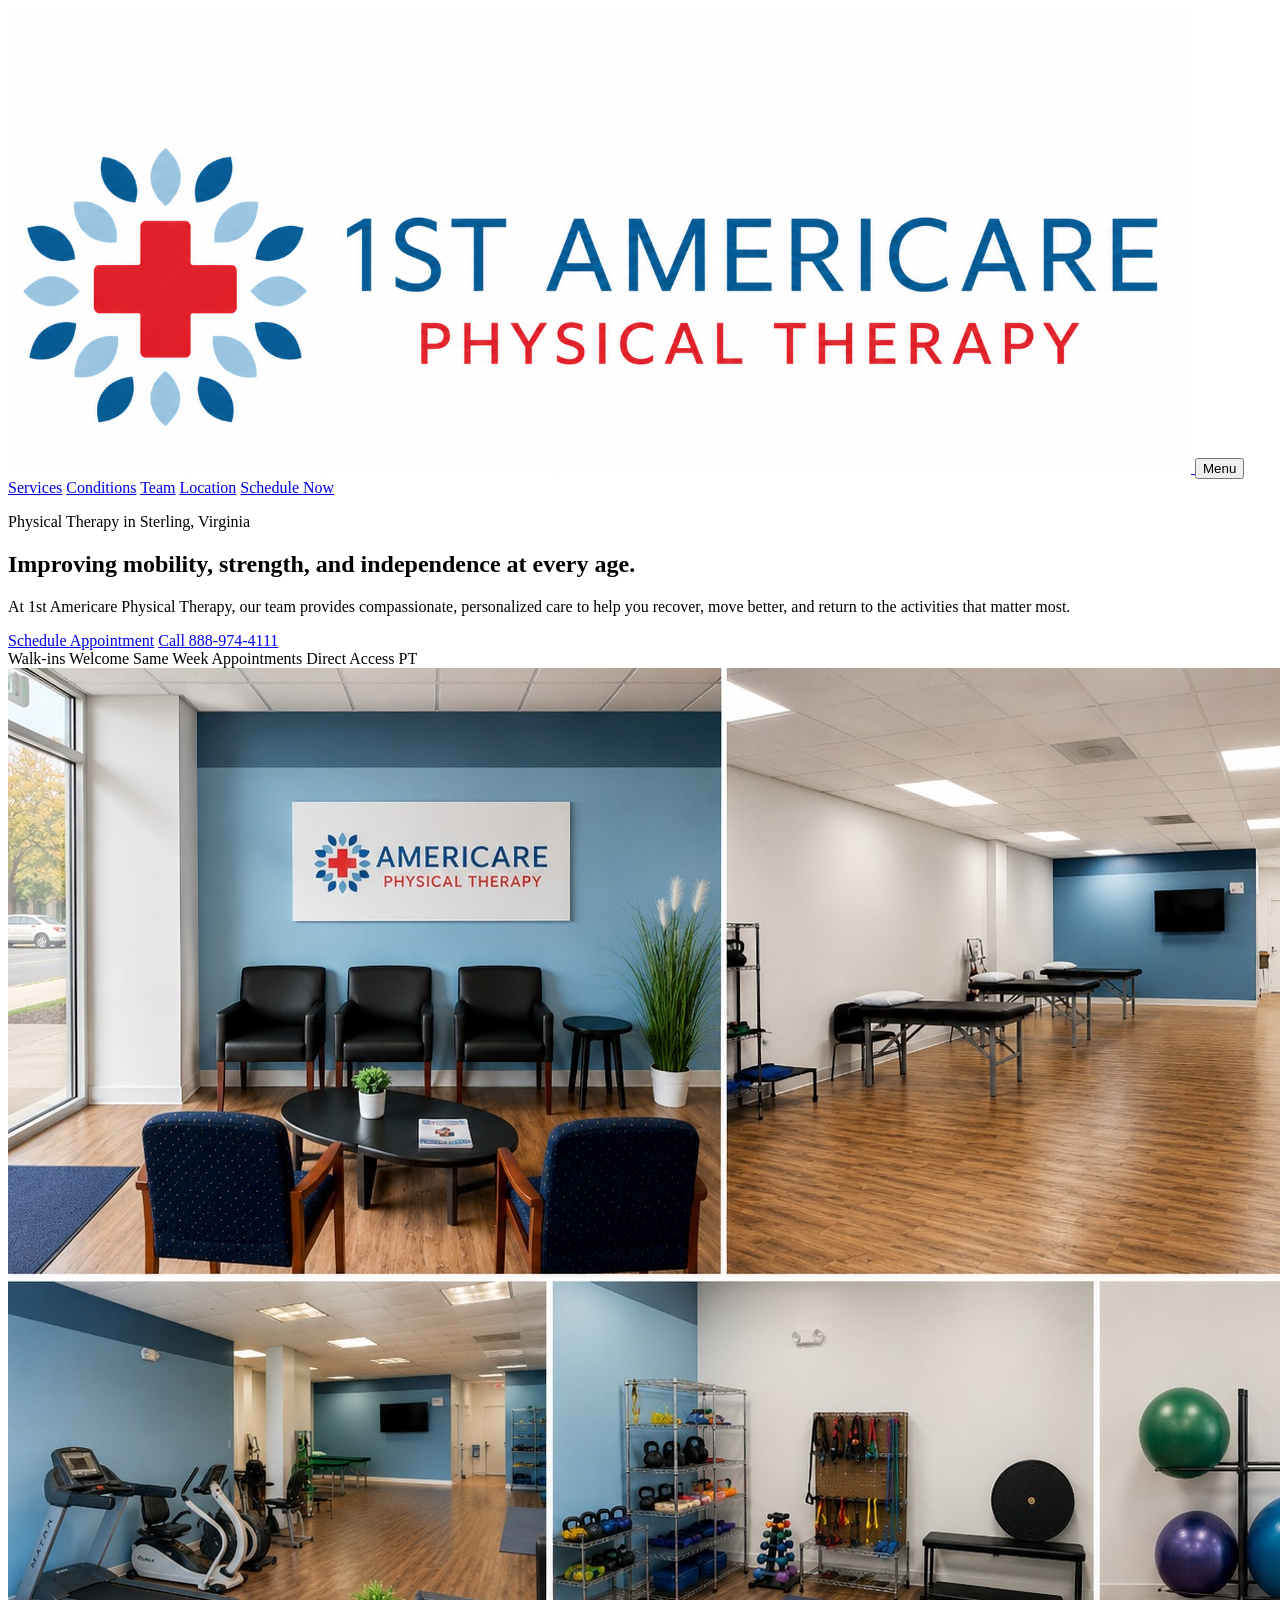
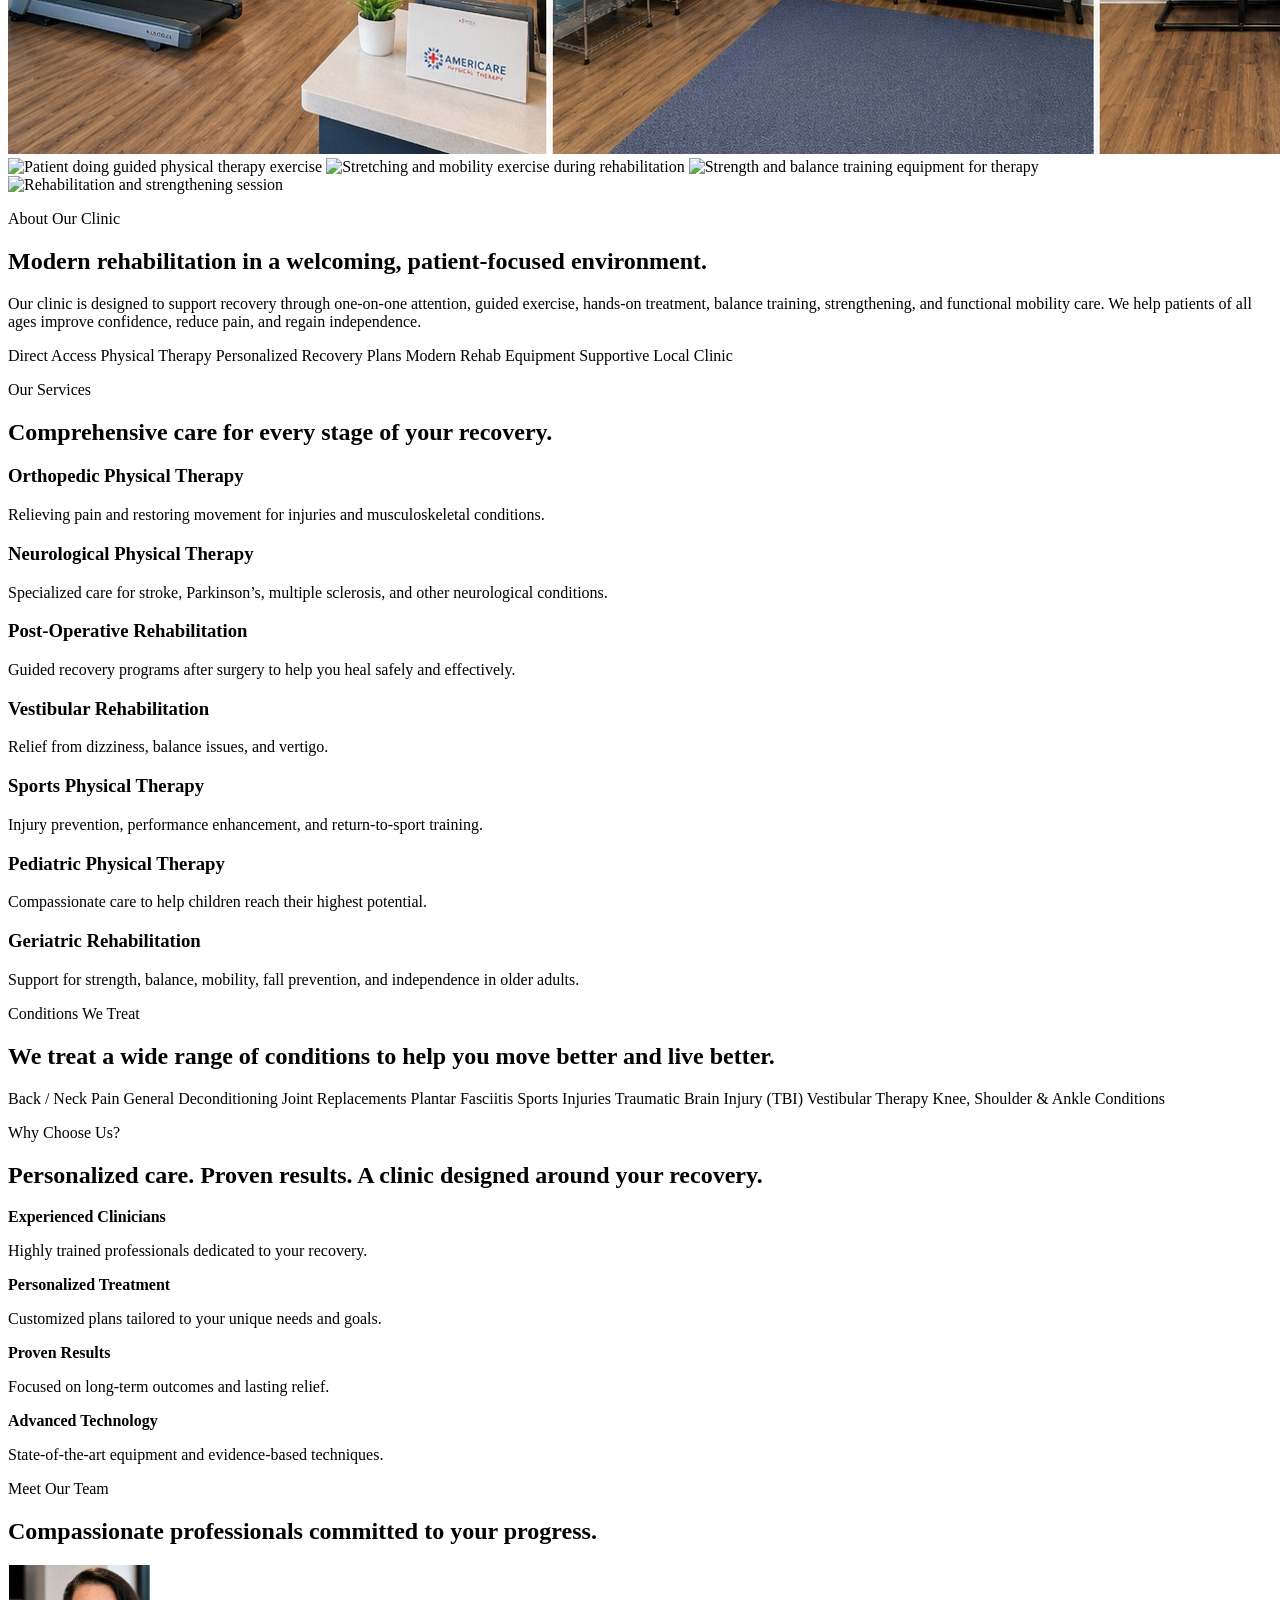
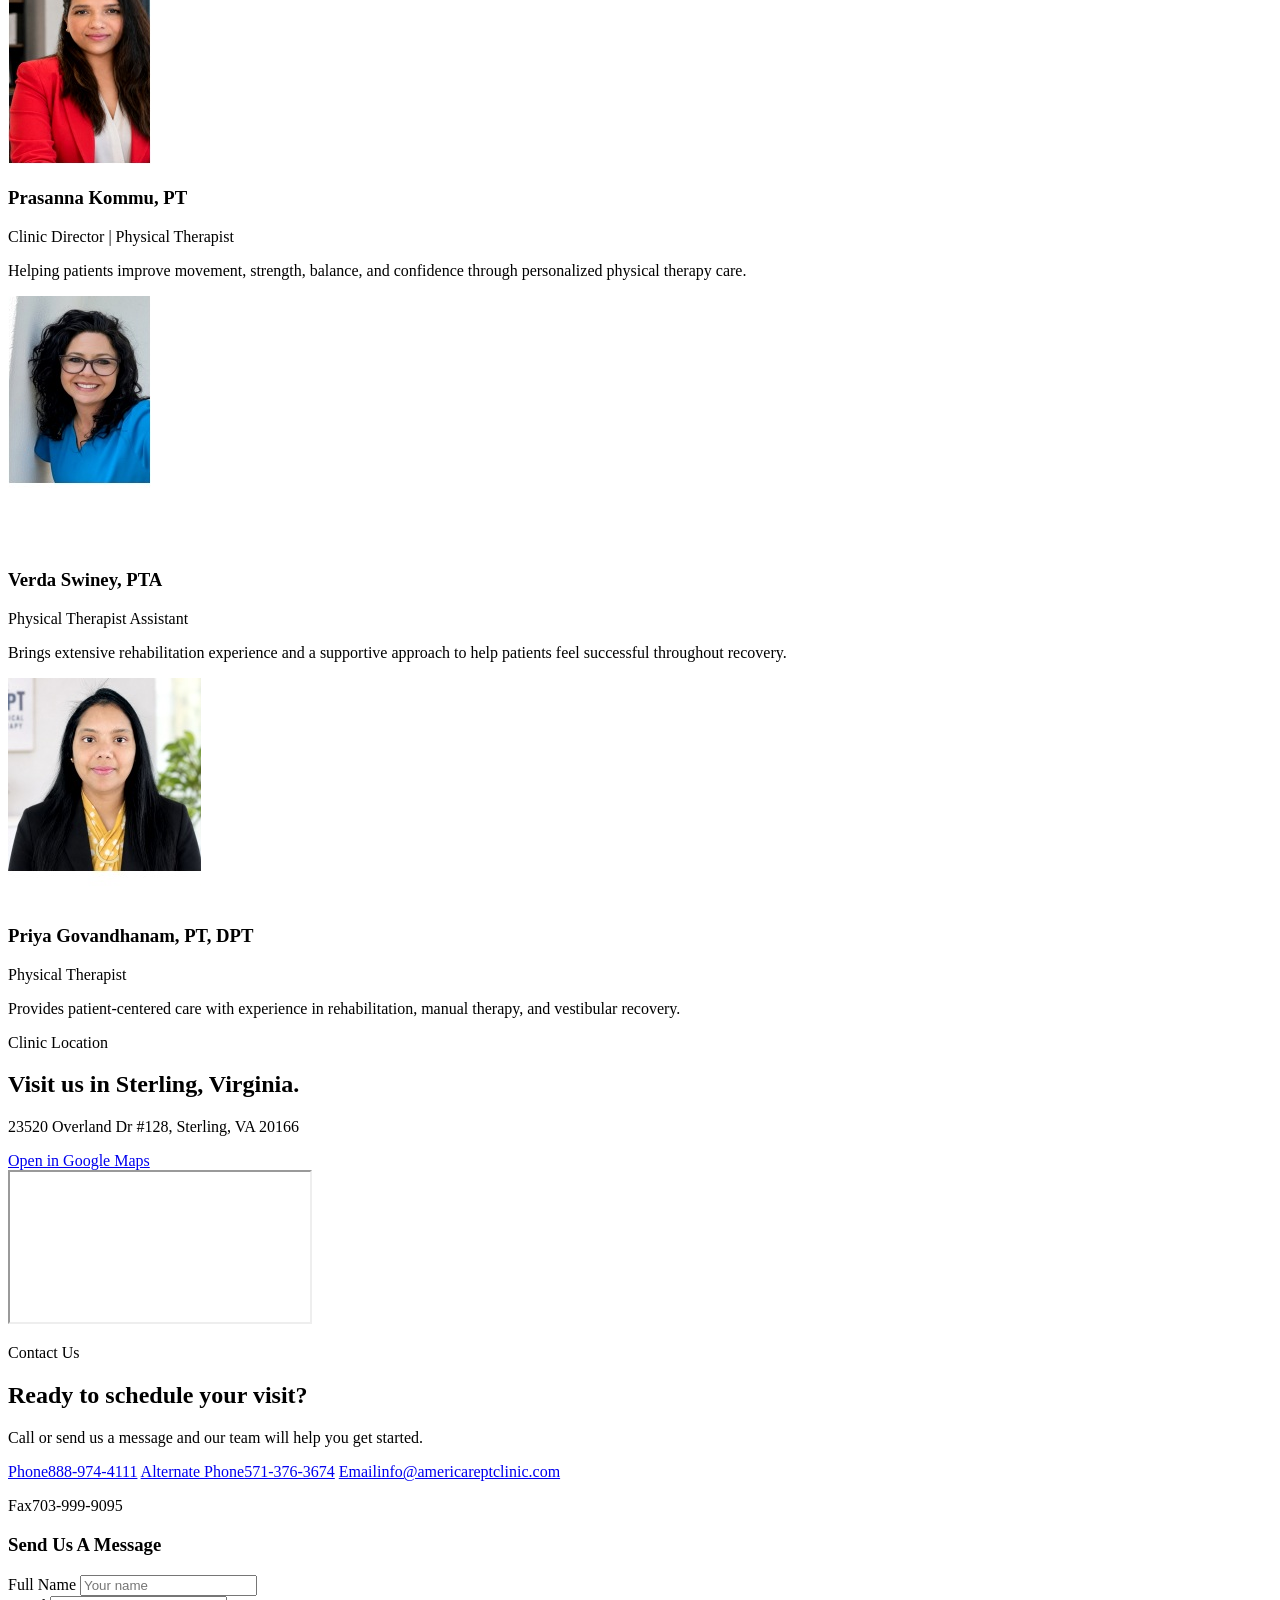
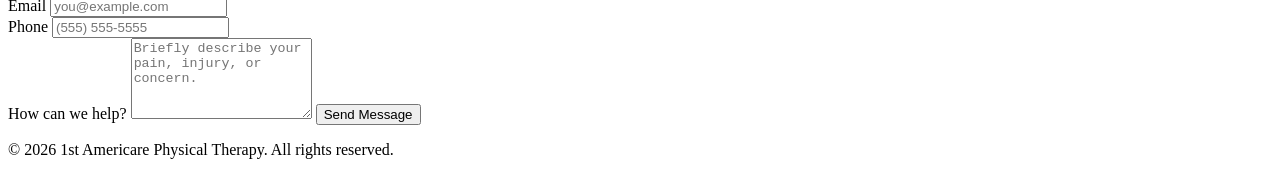
==== commit 91347bb4: "Rename index_minimal_fixed.html to index.html" ====
--- a/index.html
+++ b/index.html
@@ -4,12 +4,13 @@
   <meta charset="UTF-8" />
   <meta name="viewport" content="width=device-width, initial-scale=1.0" />
   <title>1st Americare Physical Therapy | Sterling, VA</title>
-  <meta name="description" content="1st Americare Physical Therapy in Sterling, VA provides personalized outpatient physical therapy, orthopedic rehab, neurological rehab, vestibular therapy, sports therapy, and post-operative recovery care." />
+  <meta name="description" content="1st Americare Physical Therapy in Sterling, VA offers personalized physical therapy for orthopedic, neurological, post-operative, sports, pediatric, geriatric, and vestibular rehabilitation." />
   <link rel="preconnect" href="https://fonts.googleapis.com">
   <link rel="preconnect" href="https://fonts.gstatic.com" crossorigin>
-  <link href="https://fonts.googleapis.com/css2?family=Inter:wght@400;500;600;700;800;900&family=Plus+Jakarta+Sans:wght@600;700;800&display=swap" rel="stylesheet">
+  <link href="https://fonts.googleapis.com/css2?family=Inter:wght@400;500;600;700;800&family=Playfair+Display:wght@700&display=swap" rel="stylesheet">
   <link rel="stylesheet" href="styles.css" />
 </head>
+
 <body>
   <header class="site-header">
     <a class="brand" href="#home" aria-label="1st Americare Physical Therapy home">
@@ -19,7 +20,6 @@
     <button class="menu-toggle" type="button" aria-expanded="false" aria-controls="site-nav">Menu</button>
 
     <nav id="site-nav" class="site-nav">
-      <a href="#about">About</a>
       <a href="#services">Services</a>
       <a href="#conditions">Conditions</a>
       <a href="#team">Team</a>
@@ -32,9 +32,9 @@
     <section class="hero">
       <div class="hero-content">
         <p class="eyebrow">Physical Therapy in Sterling, Virginia</p>
-        <h1>Move better, recover stronger, and regain your independence.</h1>
+        <h1>Improving mobility, strength, and independence at every age.</h1>
         <p class="hero-text">
-          1st Americare Physical Therapy provides compassionate, personalized rehabilitation for adults, seniors, athletes, children, and patients recovering from injury, surgery, neurological conditions, balance concerns, and pain.
+          At 1st Americare Physical Therapy, our team provides compassionate, personalized care to help you recover, move better, and return to the activities that matter most.
         </p>
 
         <div class="hero-actions">
@@ -42,7 +42,7 @@
           <a class="button secondary" href="tel:8889744111">Call 888-974-4111</a>
         </div>
 
-        <div class="hero-highlights" aria-label="Clinic highlights">
+        <div class="hero-highlights">
           <span>Walk-ins Welcome</span>
           <span>Same Week Appointments</span>
           <span>Direct Access PT</span>
@@ -51,96 +51,72 @@
 
       <div class="hero-image-wrap">
         <img class="hero-image" src="clinic-hero.jpg" alt="1st Americare Physical Therapy clinic interior">
-        <div class="hero-card">
-          <strong>Personalized care plans</strong>
-          <span>One-on-one support focused on real progress.</span>
-        </div>
-      </div>
-    </section>
-
-    <section class="exercise-strip" aria-label="Exercise and recovery highlights">
-      <article>
-        <div class="exercise-icon">01</div>
-        <h3>Guided Exercise</h3>
-        <p>Strength, flexibility, and movement training designed around your goals.</p>
-      </article>
-      <article>
-        <div class="exercise-icon">02</div>
-        <h3>Balance Training</h3>
-        <p>Fall prevention, gait stability, dizziness support, and confidence with walking.</p>
-      </article>
-      <article>
-        <div class="exercise-icon">03</div>
-        <h3>Functional Recovery</h3>
-        <p>Practical rehab focused on daily activities, mobility, and independence.</p>
-      </article>
-    </section>
-
-    <section id="about" class="section about-section">
-      <div class="about-copy">
+      </div>
+    </section>
+
+    <section class="photo-strip" aria-label="Physical therapy exercise photos">
+      <img src="https://images.unsplash.com/photo-1571019613454-1cb2f99b2d8b?auto=format&fit=crop&w=900&q=80" alt="Patient doing guided physical therapy exercise">
+      <img src="https://images.unsplash.com/photo-1518611012118-696072aa579a?auto=format&fit=crop&w=900&q=80" alt="Stretching and mobility exercise during rehabilitation">
+      <img src="https://images.unsplash.com/photo-1599058917212-d750089bc07e?auto=format&fit=crop&w=900&q=80" alt="Strength and balance training equipment for therapy">
+      <img src="https://images.unsplash.com/photo-1571019614242-c5c5dee9f50b?auto=format&fit=crop&w=900&q=80" alt="Rehabilitation and strengthening session">
+    </section>
+
+    <section class="section intro-section">
+      <div>
         <p class="eyebrow">About Our Clinic</p>
         <h2>Modern rehabilitation in a welcoming, patient-focused environment.</h2>
+      </div>
+      <div class="intro-copy">
         <p>
           Our clinic is designed to support recovery through one-on-one attention, guided exercise, hands-on treatment, balance training, strengthening, and functional mobility care. We help patients of all ages improve confidence, reduce pain, and regain independence.
         </p>
-        <div class="about-points">
-          <span>Personalized evaluations</span>
-          <span>Hands-on treatment</span>
-          <span>Therapeutic exercise</span>
-          <span>Home exercise guidance</span>
-          <span>Progress-focused care plans</span>
-          <span>Supportive clinic environment</span>
-        </div>
-      </div>
-
-      <div class="clinic-gallery">
-        <img src="img_3818.jpg" alt="Treatment tables at 1st Americare Physical Therapy">
-        <img src="img_3820.jpg" alt="Therapy equipment and exercise area">
-        <img src="img_4101.jpg" alt="Open rehabilitation gym at 1st Americare Physical Therapy">
-        <img src="img_4102.jpg" alt="Cardio and rehabilitation equipment at 1st Americare Physical Therapy">
-      </div>
-    </section>
-
-    <section id="services" class="section services-section">
+        <div class="intro-points">
+          <span>Direct Access Physical Therapy</span>
+          <span>Personalized Recovery Plans</span>
+          <span>Modern Rehab Equipment</span>
+          <span>Supportive Local Clinic</span>
+        </div>
+      </div>
+    </section>
+
+    <section id="services" class="section">
       <div class="section-heading centered">
         <p class="eyebrow">Our Services</p>
         <h2>Comprehensive care for every stage of your recovery.</h2>
-        <p>Improving mobility, strength, and independence at every age.</p>
       </div>
 
       <div class="service-grid">
         <article class="card">
-          <span class="card-number">01</span>
           <h3>Orthopedic Physical Therapy</h3>
           <p>Relieving pain and restoring movement for injuries and musculoskeletal conditions.</p>
         </article>
-        <article class="card">
-          <span class="card-number">02</span>
+
+        <article class="card">
           <h3>Neurological Physical Therapy</h3>
           <p>Specialized care for stroke, Parkinson’s, multiple sclerosis, and other neurological conditions.</p>
         </article>
-        <article class="card">
-          <span class="card-number">03</span>
+
+        <article class="card">
           <h3>Post-Operative Rehabilitation</h3>
           <p>Guided recovery programs after surgery to help you heal safely and effectively.</p>
         </article>
-        <article class="card">
-          <span class="card-number">04</span>
+
+        <article class="card">
           <h3>Vestibular Rehabilitation</h3>
           <p>Relief from dizziness, balance issues, and vertigo.</p>
         </article>
-        <article class="card">
-          <span class="card-number">05</span>
+
+        <article class="card">
           <h3>Sports Physical Therapy</h3>
           <p>Injury prevention, performance enhancement, and return-to-sport training.</p>
         </article>
-        <article class="card">
-          <span class="card-number">06</span>
+
+        <article class="card">
           <h3>Pediatric Physical Therapy</h3>
           <p>Compassionate care to help children reach their highest potential.</p>
         </article>
-        <article class="card">
-          <span class="card-number">07</span>
+
+        <article class="card">
           <h3>Geriatric Rehabilitation</h3>
           <p>Support for strength, balance, mobility, fall prevention, and independence in older adults.</p>
         </article>
@@ -168,7 +144,7 @@
     <section class="section why-section">
       <div class="section-heading centered">
         <p class="eyebrow">Why Choose Us?</p>
-        <h2>Personalized care, proven results, and a clinic designed around your recovery.</h2>
+        <h2>Personalized care. Proven results. A clinic designed around your recovery.</h2>
       </div>
 
       <div class="why-grid">
@@ -195,29 +171,34 @@
       <div class="section-heading centered">
         <p class="eyebrow">Meet Our Team</p>
         <h2>Compassionate professionals committed to your progress.</h2>
-        <p>Our clinicians bring experience, encouragement, and individualized attention to every visit.</p>
-      </div>
-
-      <div class="team-grid no-photos">
+      </div>
+
+      <div class="team-grid">
         <article class="team-card">
-          <div class="team-initial">PK</div>
-          <h3>Prasanna Kommu, PT</h3>
-          <p class="role">Clinic Director | Physical Therapist</p>
-          <p>Helping patients improve movement, strength, balance, and confidence through personalized physical therapy care.</p>
+          <img src="team-prasanna.jpg" alt="Prasanna Kommu, PT">
+          <div>
+            <h3>Prasanna Kommu, PT</h3>
+            <p class="role">Clinic Director | Physical Therapist</p>
+            <p>Helping patients improve movement, strength, balance, and confidence through personalized physical therapy care.</p>
+          </div>
         </article>
 
         <article class="team-card">
-          <div class="team-initial">VS</div>
-          <h3>Verda Swiney, PTA</h3>
-          <p class="role">Physical Therapist Assistant</p>
-          <p>Brings extensive rehabilitation experience and a supportive approach to help patients feel successful throughout recovery.</p>
+          <img src="team-verda.jpg" alt="Verda Swiney, PTA">
+          <div>
+            <h3>Verda Swiney, PTA</h3>
+            <p class="role">Physical Therapist Assistant</p>
+            <p>Brings extensive rehabilitation experience and a supportive approach to help patients feel successful throughout recovery.</p>
+          </div>
         </article>
 
         <article class="team-card">
-          <div class="team-initial">PG</div>
-          <h3>Priya Govandhanam, PT, DPT</h3>
-          <p class="role">Physical Therapist</p>
-          <p>Provides patient-centered care with experience in rehabilitation, manual therapy, and vestibular recovery.</p>
+          <img src="team-priya.jpg" alt="Priya Govandhanam, PT, DPT">
+          <div>
+            <h3>Priya Govandhanam, PT, DPT</h3>
+            <p class="role">Physical Therapist</p>
+            <p>Provides patient-centered care with experience in rehabilitation, manual therapy, and vestibular recovery.</p>
+          </div>
         </article>
       </div>
     </section>
@@ -258,8 +239,10 @@
 
       <form class="contact-form" action="https://formspree.io/f/mzdyydpn" method="POST">
         <h3>Send Us A Message</h3>
+
         <label for="name">Full Name</label>
         <input id="name" name="name" type="text" placeholder="Your name" required>
+
         <div class="form-row">
           <div>
             <label for="email">Email</label>
@@ -270,8 +253,10 @@
             <input id="phone" name="phone" type="tel" placeholder="(555) 555-5555">
           </div>
         </div>
+
         <label for="message">How can we help?</label>
         <textarea id="message" name="message" rows="5" placeholder="Briefly describe your pain, injury, or concern." required></textarea>
+
         <input type="hidden" name="_subject" value="New PT Clinic Website Inquiry">
         <button class="button primary" type="submit">Send Message</button>
       </form>
@@ -284,8 +269,10 @@
 
   <script>
     document.getElementById("year").textContent = new Date().getFullYear();
+
     const menuToggle = document.querySelector(".menu-toggle");
     const nav = document.getElementById("site-nav");
+
     if (menuToggle && nav) {
       menuToggle.addEventListener("click", () => {
         const isOpen = nav.classList.toggle("is-open");
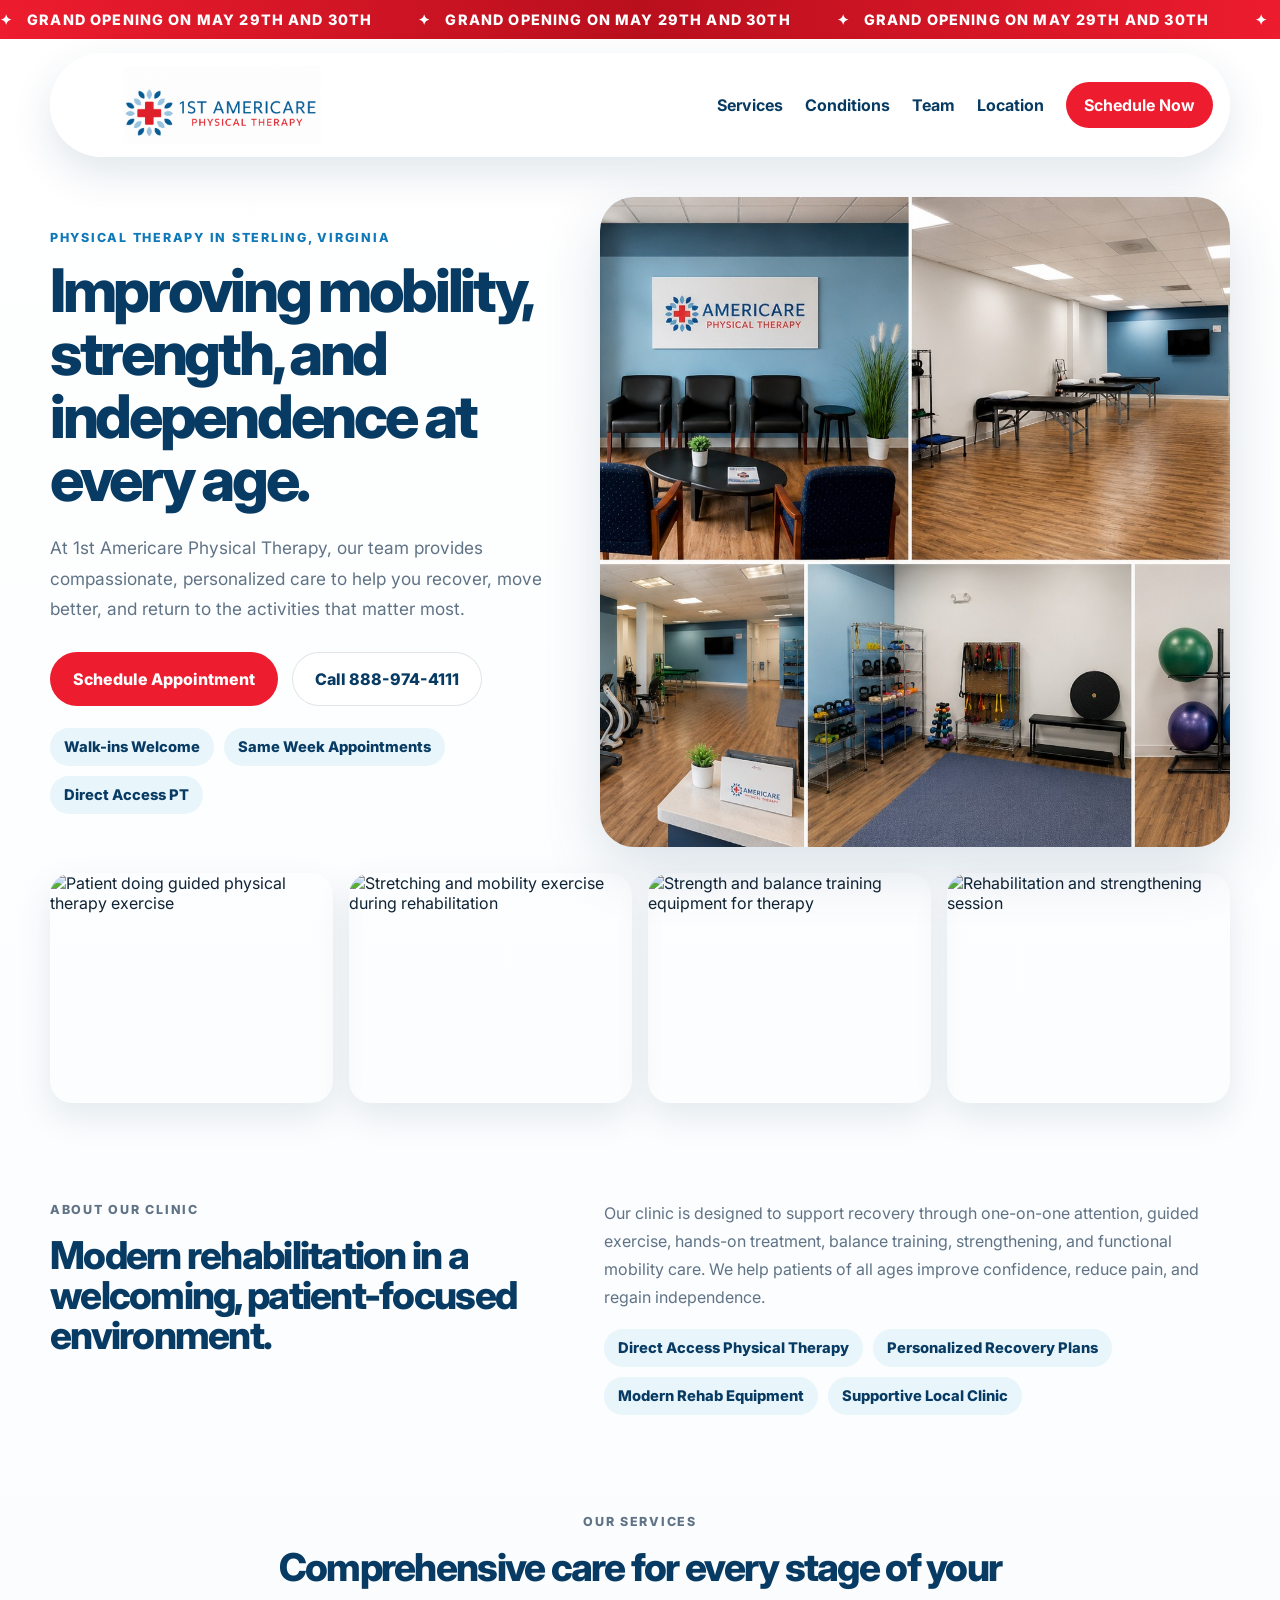
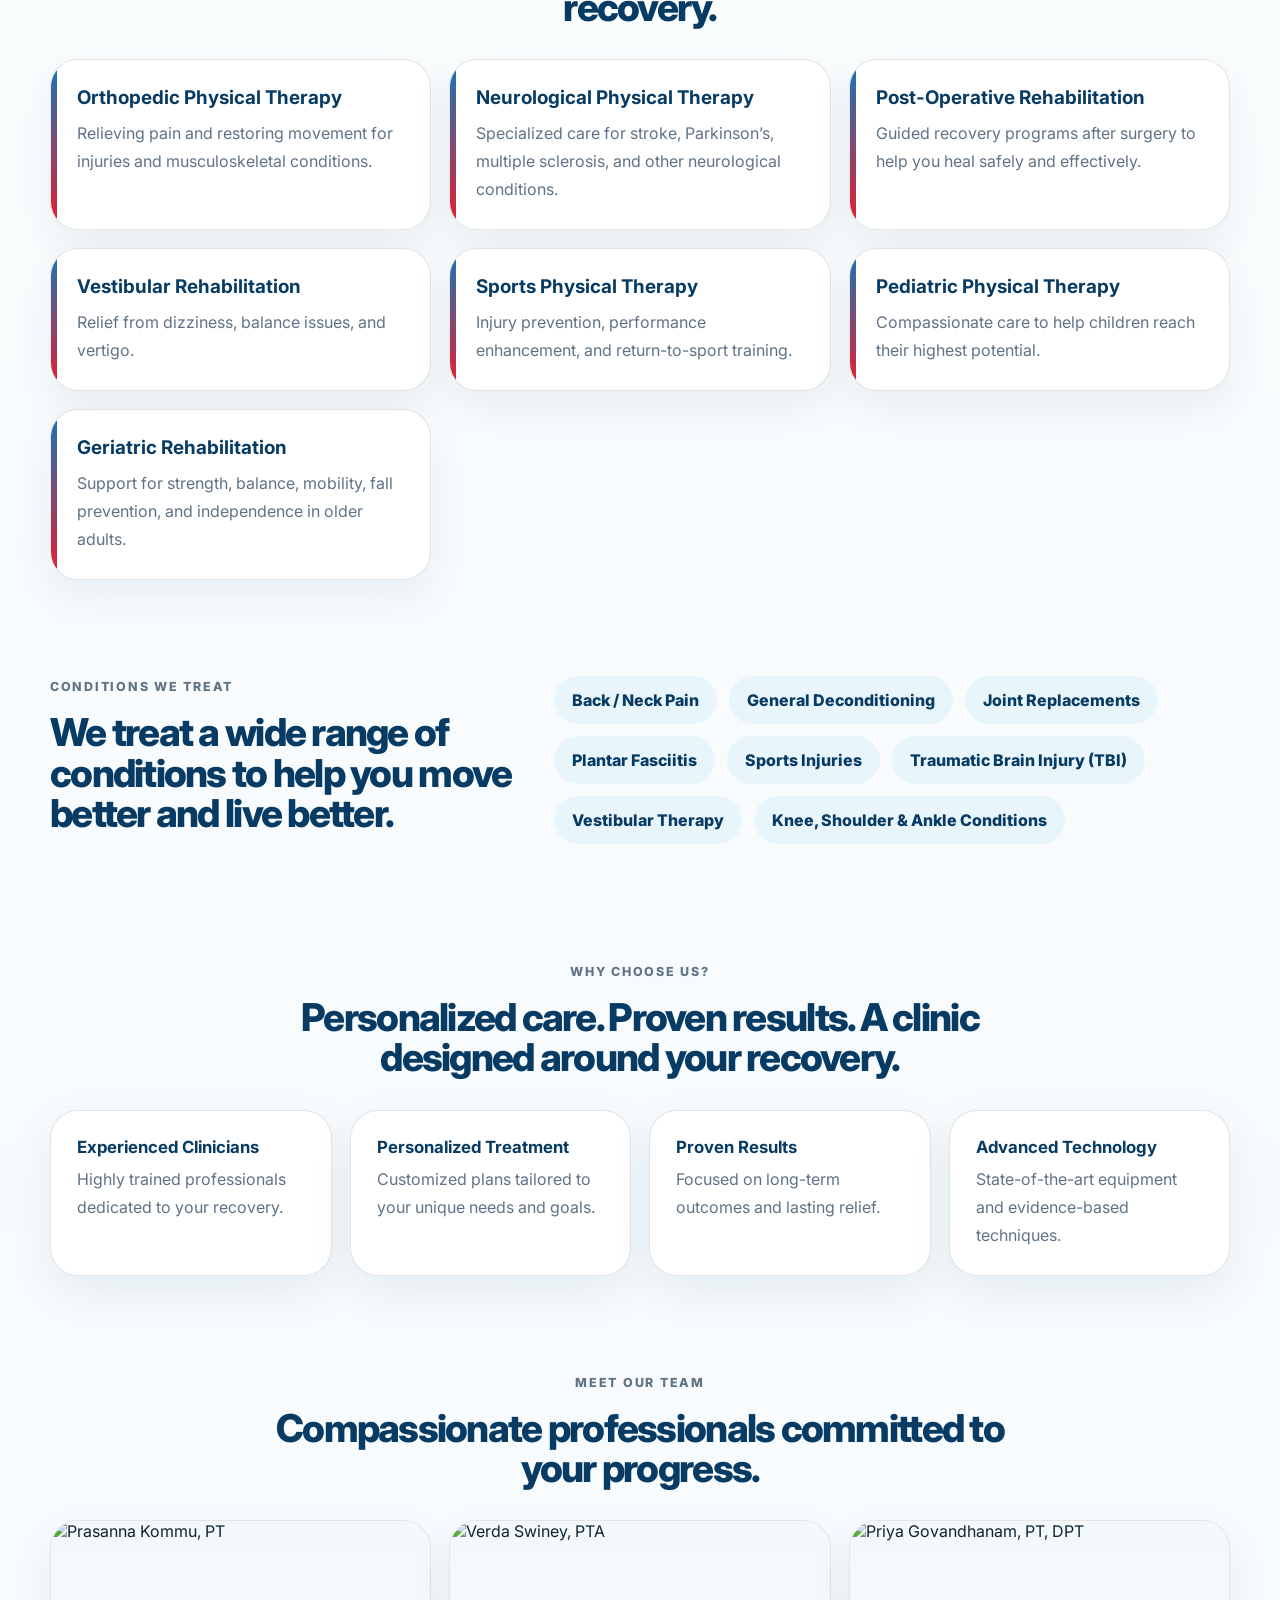
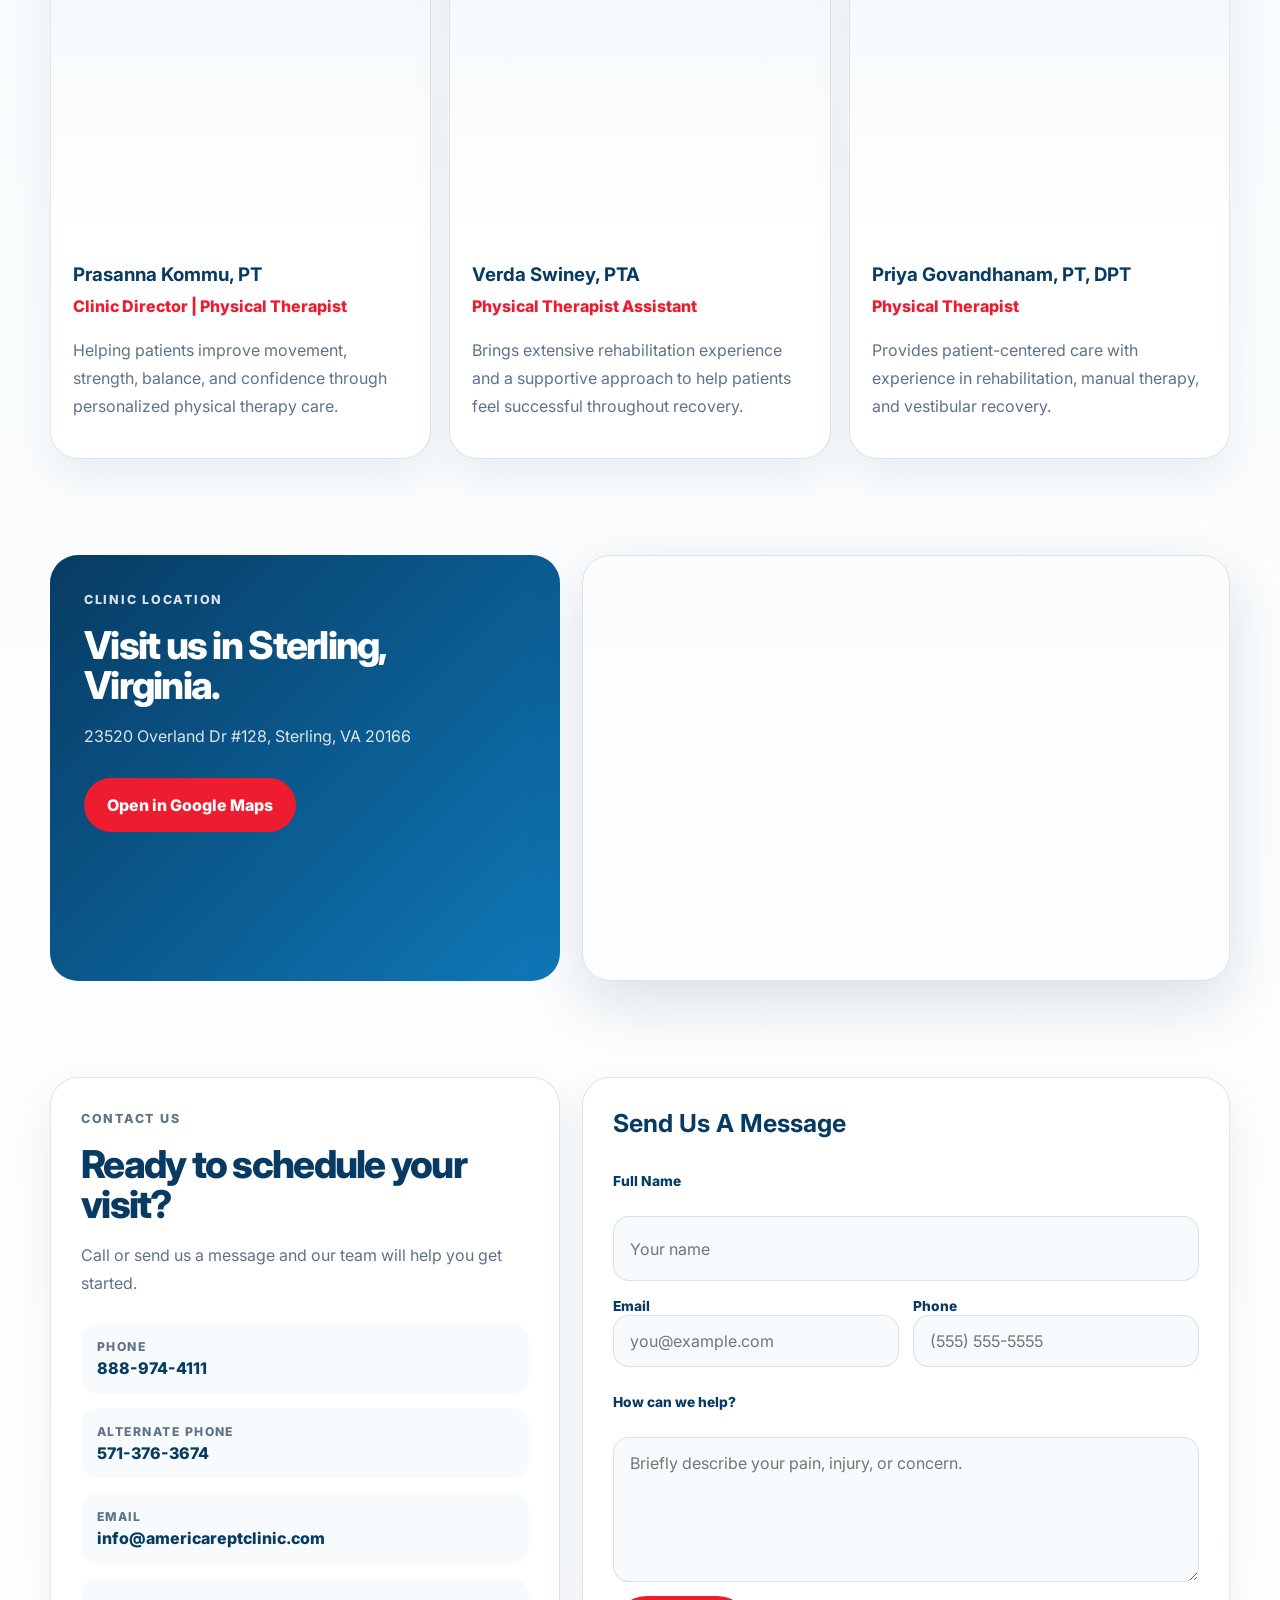
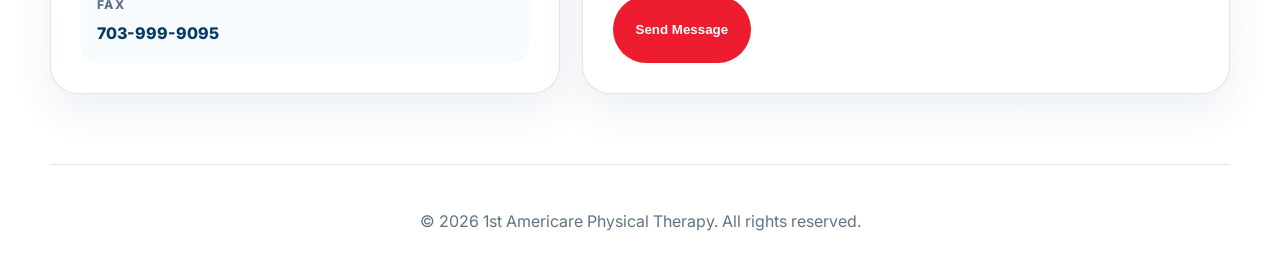
==== commit fd608095: "Add files via upload" ====
--- a/index.html
+++ b/index.html
@@ -12,6 +12,16 @@
 </head>
 
 <body>
+  <!-- Temporary announcement bar: remove this block after the Grand Opening event -->
+  <div class="announcement-bar" role="banner" aria-label="Grand opening announcement">
+    <div class="announcement-track">
+      <span>Grand Opening on May 29th and 30th</span>
+      <span>Grand Opening on May 29th and 30th</span>
+      <span>Grand Opening on May 29th and 30th</span>
+      <span>Grand Opening on May 29th and 30th</span>
+    </div>
+  </div>
+
   <header class="site-header">
     <a class="brand" href="#home" aria-label="1st Americare Physical Therapy home">
       <img src="americare-logo.png" alt="1st Americare Physical Therapy logo">
--- a/styles.css
+++ b/styles.css
@@ -0,0 +1,676 @@
+:root {
+  --navy: #073b63;
+  --blue: #0f78b8;
+  --sky: #e8f5fb;
+  --red: #ed1c2e;
+  --ink: #102334;
+  --muted: #607386;
+  --line: rgba(16, 35, 52, 0.12);
+  --white: #ffffff;
+  --soft: #f7fbfd;
+  --shadow: 0 22px 60px rgba(7, 59, 99, 0.14);
+  --radius: 28px;
+  --max: 1180px;
+}
+
+* {
+  box-sizing: border-box;
+}
+
+html {
+  scroll-behavior: smooth;
+}
+
+body {
+  margin: 0;
+  font-family: "Inter", Arial, sans-serif;
+  color: var(--ink);
+  background: linear-gradient(180deg, #ffffff 0%, var(--soft) 55%, #ffffff 100%);
+}
+
+img {
+  display: block;
+  max-width: 100%;
+}
+
+a {
+  color: inherit;
+  text-decoration: none;
+}
+
+/* Temporary Grand Opening slider */
+.announcement-bar {
+  width: 100%;
+  overflow: hidden;
+  background: linear-gradient(90deg, var(--red), #b90f1d, var(--red));
+  color: var(--white);
+  font-weight: 800;
+  letter-spacing: 0.08em;
+  text-transform: uppercase;
+  font-size: 0.9rem;
+  white-space: nowrap;
+}
+
+.announcement-track {
+  display: inline-flex;
+  gap: 46px;
+  padding: 11px 0;
+  animation: grandOpeningSlide 22s linear infinite;
+}
+
+.announcement-track span {
+  display: inline-flex;
+  align-items: center;
+}
+
+.announcement-track span::before {
+  content: "✦";
+  margin-right: 14px;
+  color: #ffffff;
+}
+
+@keyframes grandOpeningSlide {
+  from { transform: translateX(0); }
+  to { transform: translateX(-50%); }
+}
+
+.site-header {
+  position: sticky;
+  top: 0;
+  z-index: 20;
+  width: min(calc(100% - 28px), var(--max));
+  margin: 14px auto 0;
+  display: flex;
+  align-items: center;
+  justify-content: space-between;
+  gap: 18px;
+  padding: 12px 16px;
+  border: 1px solid rgba(255,255,255,0.8);
+  border-radius: 999px;
+  background: rgba(255,255,255,0.88);
+  box-shadow: 0 16px 40px rgba(7, 59, 99, 0.12);
+  backdrop-filter: blur(16px);
+}
+
+.brand img {
+  width: 310px;
+  max-height: 78px;
+  object-fit: contain;
+}
+
+.site-nav {
+  display: flex;
+  align-items: center;
+  gap: 22px;
+  font-weight: 700;
+  color: var(--navy);
+}
+
+.site-nav a:hover {
+  color: var(--blue);
+}
+
+.nav-button {
+  padding: 13px 18px;
+  border-radius: 999px;
+  color: var(--white) !important;
+  background: var(--red);
+}
+
+.menu-toggle {
+  display: none;
+  border: 0;
+  border-radius: 999px;
+  padding: 12px 16px;
+  font: inherit;
+  font-weight: 800;
+  color: var(--white);
+  background: var(--navy);
+}
+
+.hero {
+  width: min(calc(100% - 32px), var(--max));
+  margin: 40px auto 0;
+  display: grid;
+  grid-template-columns: 0.9fr 1.1fr;
+  gap: 34px;
+  align-items: center;
+}
+
+.hero-content {
+  padding: 26px 0;
+}
+
+.eyebrow {
+  margin: 0 0 14px;
+  font-size: 0.78rem;
+  font-weight: 800;
+  letter-spacing: 0.14em;
+  text-transform: uppercase;
+  color: var(--blue);
+}
+
+h1,
+h2 {
+  margin: 0;
+  font-family: "Inter", Arial, sans-serif;
+  color: var(--navy);
+  line-height: 1.05;
+}
+
+h1 {
+  font-size: clamp(2.45rem, 4.7vw, 4.85rem);
+  letter-spacing: -0.055em;
+  font-weight: 800;
+}
+
+h2 {
+  font-size: clamp(1.85rem, 3vw, 2.95rem);
+  letter-spacing: -0.045em;
+  font-weight: 800;
+}
+
+.hero-text,
+.section p,
+.card p,
+.why-grid p,
+.team-card p,
+.contact-info p {
+  color: var(--muted);
+  line-height: 1.75;
+}
+
+.hero-text {
+  margin: 22px 0 0;
+  max-width: 620px;
+  font-size: 1.08rem;
+}
+
+.hero-actions,
+.location-actions {
+  display: flex;
+  flex-wrap: wrap;
+  gap: 14px;
+  margin-top: 28px;
+}
+
+.button {
+  display: inline-flex;
+  min-height: 54px;
+  align-items: center;
+  justify-content: center;
+  padding: 0 22px;
+  border-radius: 999px;
+  font-weight: 800;
+  border: 1px solid transparent;
+  cursor: pointer;
+}
+
+.button.primary {
+  color: var(--white);
+  background: var(--red);
+}
+
+.button.secondary {
+  color: var(--navy);
+  background: var(--white);
+  border-color: var(--line);
+}
+
+.hero-highlights {
+  display: flex;
+  flex-wrap: wrap;
+  gap: 10px;
+  margin-top: 22px;
+}
+
+.hero-highlights span {
+  padding: 10px 14px;
+  border-radius: 999px;
+  color: var(--navy);
+  background: var(--sky);
+  font-weight: 800;
+  font-size: 0.92rem;
+}
+
+.hero-image-wrap {
+  position: relative;
+  border-radius: 34px;
+  overflow: hidden;
+  box-shadow: var(--shadow);
+}
+
+.hero-image {
+  width: 100%;
+  height: min(650px, 56vw);
+  min-height: 440px;
+  object-fit: cover;
+}
+
+.photo-strip {
+  width: min(calc(100% - 32px), var(--max));
+  margin: 26px auto 0;
+  display: grid;
+  grid-template-columns: repeat(4, 1fr);
+  gap: 16px;
+}
+
+.photo-strip img {
+  width: 100%;
+  height: 230px;
+  object-fit: cover;
+  object-position: center;
+  border-radius: 22px;
+  box-shadow: 0 14px 34px rgba(7, 59, 99, 0.1);
+}
+
+.section {
+  width: min(calc(100% - 32px), var(--max));
+  margin: 0 auto;
+  padding-top: 96px;
+}
+
+.intro-section {
+  display: grid;
+  grid-template-columns: 0.9fr 1.1fr;
+  gap: 42px;
+  align-items: start;
+}
+
+.intro-copy p {
+  margin-top: 0;
+}
+
+.intro-points {
+  display: flex;
+  flex-wrap: wrap;
+  gap: 10px;
+  margin-top: 18px;
+}
+
+.intro-points span {
+  padding: 10px 14px;
+  border-radius: 999px;
+  color: var(--navy);
+  background: var(--sky);
+  font-weight: 800;
+  font-size: 0.92rem;
+}
+
+.section-heading {
+  max-width: 780px;
+  margin-bottom: 32px;
+}
+
+.centered {
+  text-align: center;
+  margin-left: auto;
+  margin-right: auto;
+}
+
+.service-grid,
+.why-grid,
+.team-grid {
+  display: grid;
+  gap: 18px;
+}
+
+.service-grid {
+  grid-template-columns: repeat(3, 1fr);
+}
+
+.card,
+.why-grid article,
+.team-card,
+.contact-form,
+.contact-info {
+  border: 1px solid var(--line);
+  border-radius: var(--radius);
+  background: var(--white);
+  box-shadow: 0 16px 42px rgba(7, 59, 99, 0.08);
+}
+
+.card {
+  padding: 26px;
+  position: relative;
+  overflow: hidden;
+}
+
+.card::before {
+  content: "";
+  position: absolute;
+  inset: 0 auto 0 0;
+  width: 6px;
+  background: linear-gradient(180deg, var(--blue), var(--red));
+}
+
+.card h3 {
+  margin: 0 0 10px;
+  color: var(--navy);
+  font-size: 1.18rem;
+}
+
+.card p {
+  margin: 0;
+}
+
+.conditions-section {
+  display: grid;
+  grid-template-columns: 0.82fr 1.18fr;
+  gap: 34px;
+  align-items: start;
+}
+
+.condition-list {
+  display: flex;
+  flex-wrap: wrap;
+  gap: 12px;
+}
+
+.condition-list span {
+  padding: 14px 18px;
+  border-radius: 999px;
+  background: var(--sky);
+  color: var(--navy);
+  font-weight: 800;
+}
+
+.why-section {
+  padding-bottom: 0;
+}
+
+.why-grid {
+  grid-template-columns: repeat(4, 1fr);
+}
+
+.why-grid article {
+  padding: 26px;
+}
+
+.why-grid strong {
+  display: block;
+  margin-bottom: 8px;
+  color: var(--navy);
+  font-size: 1.05rem;
+}
+
+.why-grid p {
+  margin: 0;
+}
+
+.team-grid {
+  grid-template-columns: repeat(3, 1fr);
+}
+
+.team-card {
+  overflow: hidden;
+}
+
+.team-card img {
+  width: 100%;
+  height: 320px;
+  object-fit: cover;
+  object-position: center;
+  background: linear-gradient(180deg, #f3f8fb, #ffffff);
+}
+
+.team-card div {
+  padding: 22px;
+}
+
+.team-card h3 {
+  margin: 0 0 6px;
+  color: var(--navy);
+}
+
+.role {
+  margin: 0 0 12px;
+  color: var(--red) !important;
+  font-weight: 800;
+}
+
+.location-section,
+.contact-section {
+  display: grid;
+  grid-template-columns: 0.88fr 1.12fr;
+  gap: 22px;
+  align-items: stretch;
+}
+
+.location-copy {
+  padding: 34px;
+  border-radius: var(--radius);
+  color: var(--white);
+  background: linear-gradient(135deg, var(--navy), var(--blue));
+}
+
+.location-copy .eyebrow,
+.location-copy p {
+  color: rgba(255,255,255,0.85);
+}
+
+.location-copy h2 {
+  color: var(--white);
+}
+
+.map-wrap {
+  min-height: 420px;
+  border-radius: var(--radius);
+  overflow: hidden;
+  box-shadow: var(--shadow);
+  border: 1px solid var(--line);
+}
+
+.map-wrap iframe {
+  width: 100%;
+  height: 100%;
+  min-height: 420px;
+  border: 0;
+}
+
+.contact-section {
+  padding-bottom: 70px;
+}
+
+.contact-info,
+.contact-form {
+  padding: 30px;
+}
+
+.contact-list {
+  display: grid;
+  gap: 14px;
+  margin-top: 26px;
+}
+
+.contact-list a,
+.contact-list p {
+  margin: 0;
+  padding: 16px;
+  border-radius: 18px;
+  background: var(--soft);
+  color: var(--navy);
+  font-weight: 800;
+}
+
+.contact-list span {
+  display: block;
+  margin-bottom: 4px;
+  color: var(--muted);
+  font-size: 0.76rem;
+  letter-spacing: 0.12em;
+  text-transform: uppercase;
+}
+
+.contact-form {
+  display: grid;
+  gap: 14px;
+}
+
+.contact-form h3 {
+  margin: 0 0 8px;
+  color: var(--navy);
+  font-size: 1.55rem;
+}
+
+.contact-form label {
+  color: var(--navy);
+  font-weight: 800;
+  font-size: 0.86rem;
+}
+
+.contact-form input,
+.contact-form textarea {
+  width: 100%;
+  border: 1px solid var(--line);
+  border-radius: 16px;
+  padding: 15px 16px;
+  font: inherit;
+  outline: none;
+  background: var(--soft);
+}
+
+.contact-form input:focus,
+.contact-form textarea:focus {
+  border-color: var(--blue);
+  background: #fff;
+}
+
+.form-row {
+  display: grid;
+  grid-template-columns: 1fr 1fr;
+  gap: 14px;
+}
+
+.contact-form .button {
+  justify-self: start;
+}
+
+.site-footer {
+  width: min(calc(100% - 32px), var(--max));
+  margin: 0 auto;
+  padding: 30px 0;
+  color: var(--muted);
+  text-align: center;
+  border-top: 1px solid var(--line);
+}
+
+@media (max-width: 1050px) {
+  .site-header {
+    border-radius: 28px;
+  }
+
+  .brand img {
+    width: 220px;
+  }
+
+  .menu-toggle {
+    display: inline-flex;
+  }
+
+  .site-nav {
+    position: absolute;
+    top: calc(100% + 10px);
+    left: 0;
+    right: 0;
+    display: none;
+    flex-direction: column;
+    align-items: stretch;
+    padding: 18px;
+    border-radius: 24px;
+    background: #fff;
+    box-shadow: var(--shadow);
+  }
+
+  .site-nav.is-open {
+    display: flex;
+  }
+
+  .site-nav a {
+    text-align: center;
+  }
+
+  .hero,
+  .intro-section,
+  .conditions-section,
+  .location-section,
+  .contact-section {
+    grid-template-columns: 1fr;
+  }
+
+  .hero-image {
+    height: 520px;
+  }
+
+  .service-grid,
+  .why-grid,
+  .team-grid {
+    grid-template-columns: repeat(2, 1fr);
+  }
+
+  .photo-strip {
+    grid-template-columns: repeat(2, 1fr);
+  }
+}
+
+@media (max-width: 720px) {
+  .announcement-track {
+    gap: 32px;
+    animation-duration: 18s;
+    font-size: 0.78rem;
+  }
+
+  .site-header,
+  .hero,
+  .photo-strip,
+  .section,
+  .site-footer {
+    width: min(calc(100% - 20px), var(--max));
+  }
+
+  .brand img {
+    width: 185px;
+  }
+
+  h1 {
+    font-size: clamp(2.4rem, 12vw, 3.4rem);
+  }
+
+  .hero {
+    margin-top: 28px;
+  }
+
+  .hero-image {
+    min-height: 360px;
+    height: 420px;
+  }
+
+  .hero-actions,
+  .location-actions {
+    flex-direction: column;
+  }
+
+  .button {
+    width: 100%;
+  }
+
+  .service-grid,
+  .why-grid,
+  .team-grid,
+  .photo-strip,
+  .form-row {
+    grid-template-columns: 1fr;
+  }
+
+  .photo-strip img {
+    height: 240px;
+  }
+
+  .section {
+    padding-top: 70px;
+  }
+
+  .contact-form .button {
+    justify-self: stretch;
+  }
+}
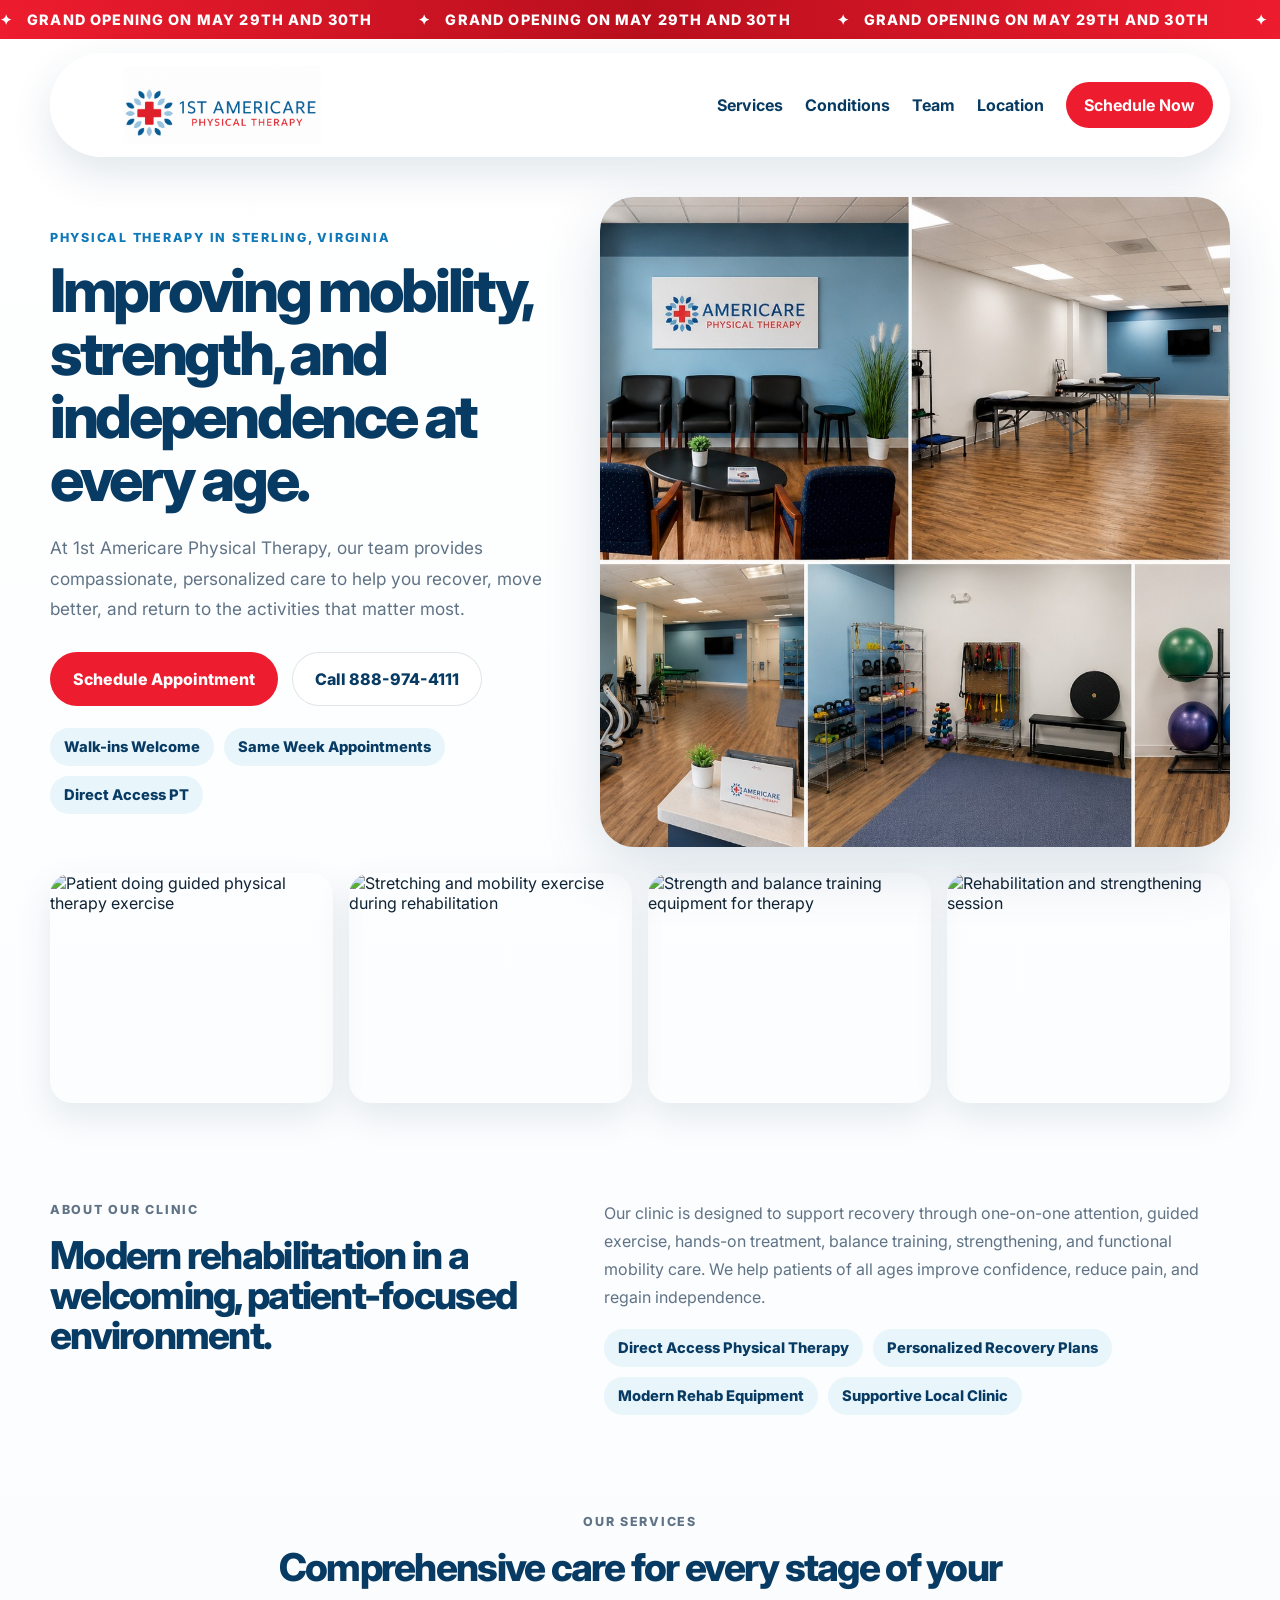
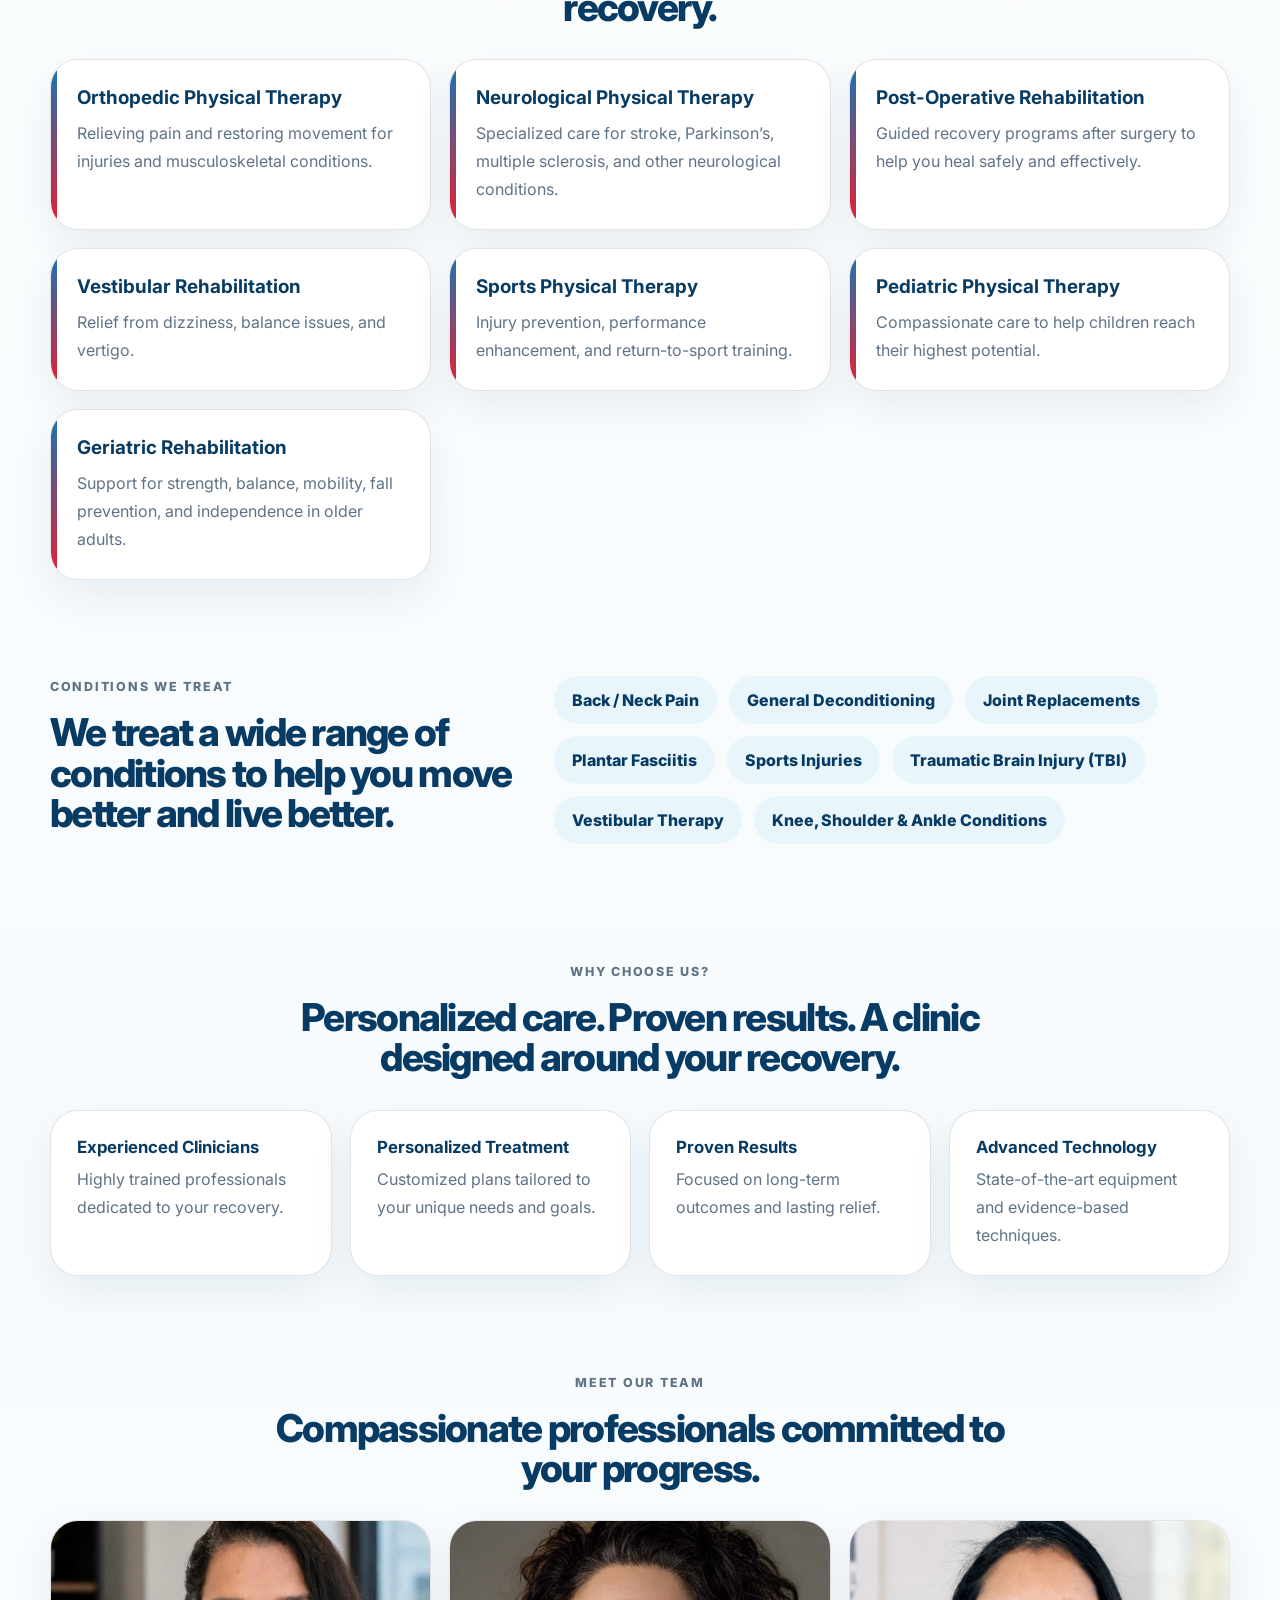
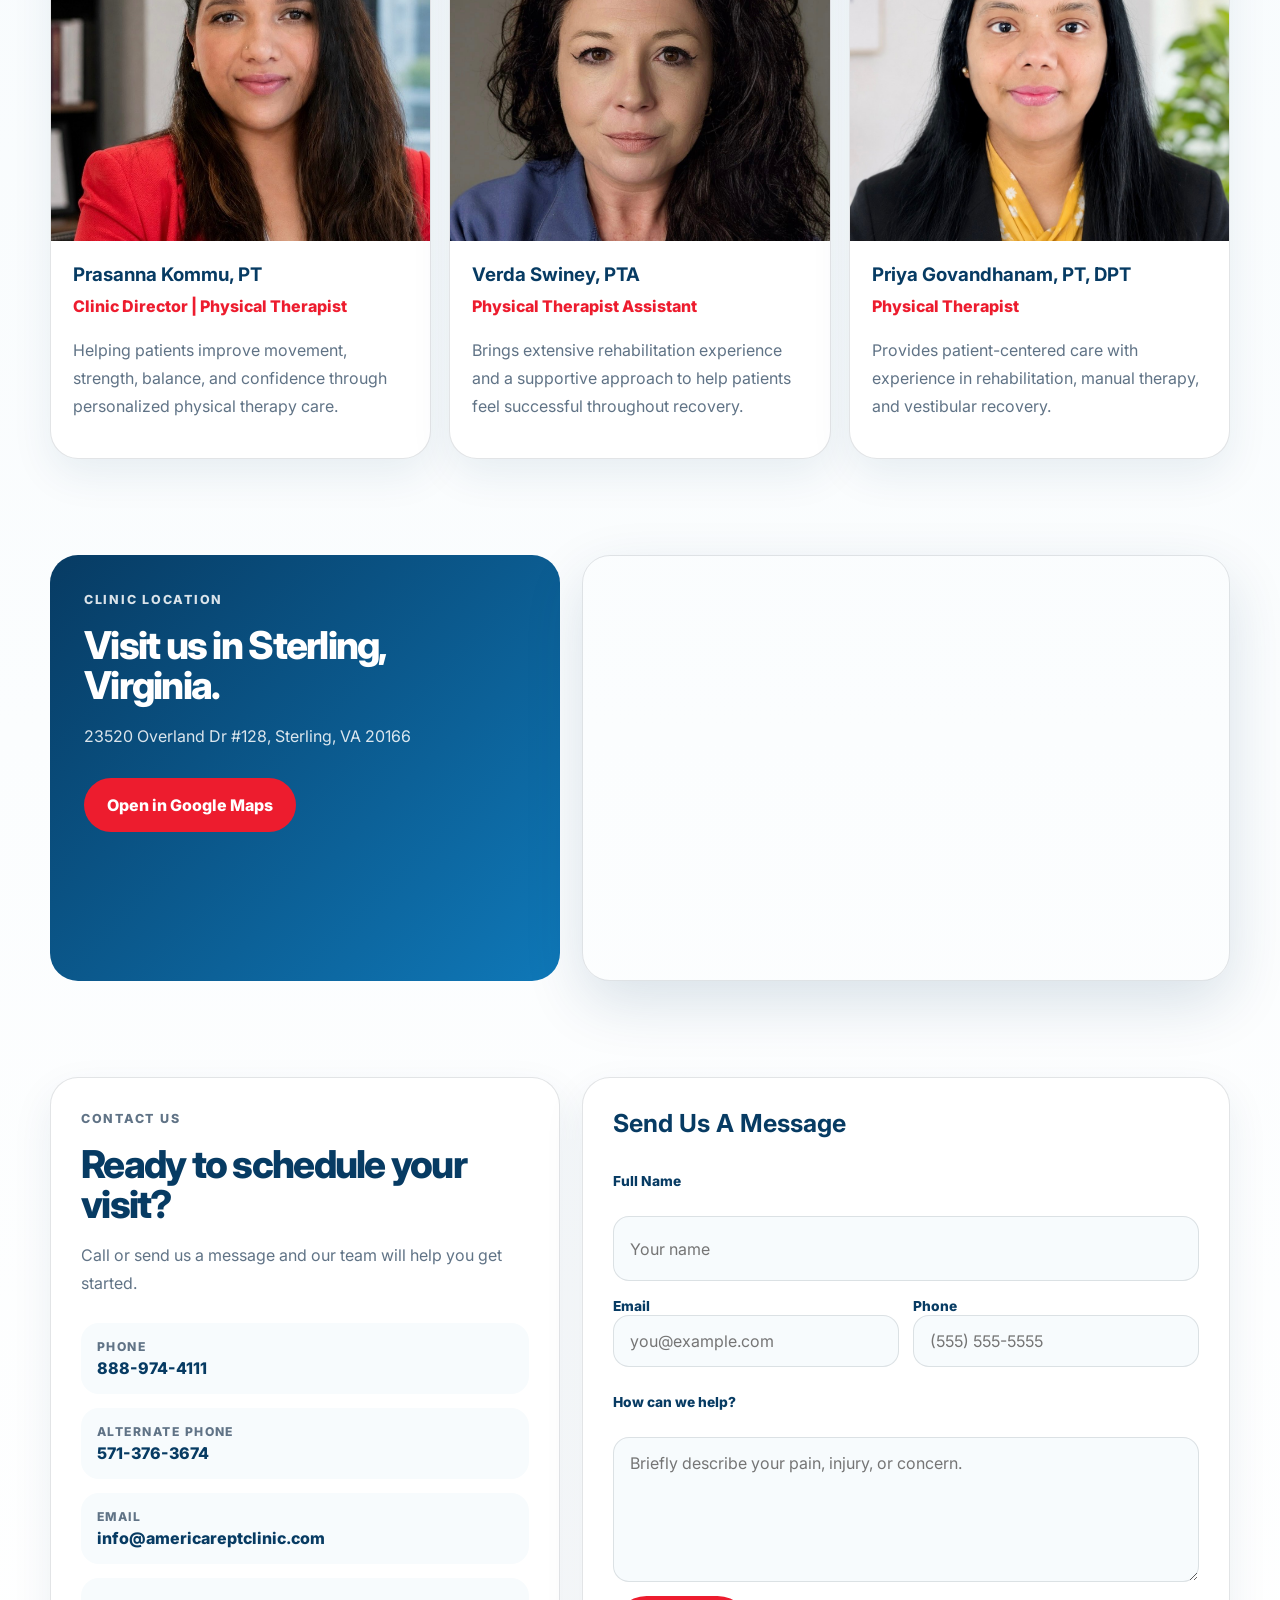
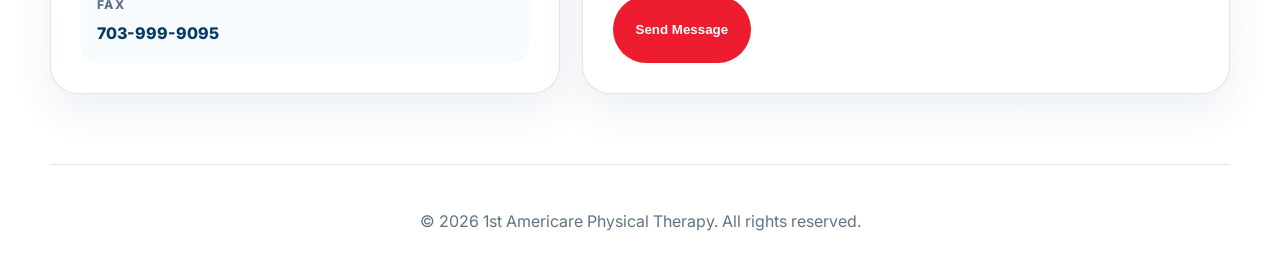
==== commit 644e1c80: "Update image file extensions to uppercase" ====
--- a/index.html
+++ b/index.html
@@ -185,7 +185,7 @@
 
       <div class="team-grid">
         <article class="team-card">
-          <img src="team-prasanna.jpg" alt="Prasanna Kommu, PT">
+          <img src="team-prasanna.JPEG" alt="Prasanna Kommu, PT">
           <div>
             <h3>Prasanna Kommu, PT</h3>
             <p class="role">Clinic Director | Physical Therapist</p>
@@ -194,7 +194,7 @@
         </article>
 
         <article class="team-card">
-          <img src="team-verda.jpg" alt="Verda Swiney, PTA">
+          <img src="team-verda.JPEG" alt="Verda Swiney, PTA">
           <div>
             <h3>Verda Swiney, PTA</h3>
             <p class="role">Physical Therapist Assistant</p>
@@ -203,7 +203,7 @@
         </article>
 
         <article class="team-card">
-          <img src="team-priya.jpg" alt="Priya Govandhanam, PT, DPT">
+          <img src="team-priya.JPEG" alt="Priya Govandhanam, PT, DPT">
           <div>
             <h3>Priya Govandhanam, PT, DPT</h3>
             <p class="role">Physical Therapist</p>
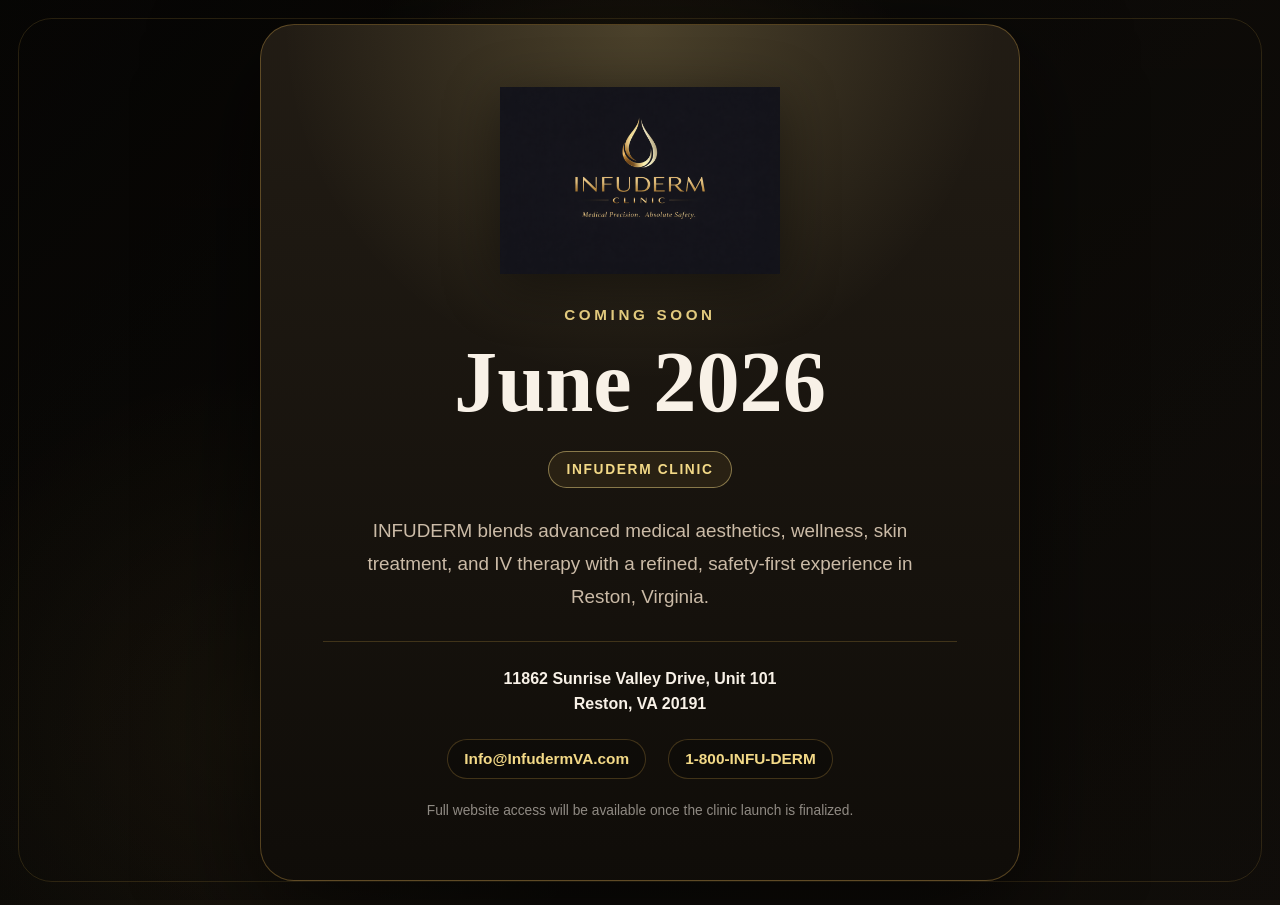
==== commit fbf26d97: "Add files via upload" ====
--- a/index.html
+++ b/index.html
@@ -3,292 +3,209 @@
 <head>
   <meta charset="UTF-8" />
   <meta name="viewport" content="width=device-width, initial-scale=1.0" />
-  <title>1st Americare Physical Therapy | Sterling, VA</title>
-  <meta name="description" content="1st Americare Physical Therapy in Sterling, VA offers personalized physical therapy for orthopedic, neurological, post-operative, sports, pediatric, geriatric, and vestibular rehabilitation." />
-  <link rel="preconnect" href="https://fonts.googleapis.com">
-  <link rel="preconnect" href="https://fonts.gstatic.com" crossorigin>
-  <link href="https://fonts.googleapis.com/css2?family=Inter:wght@400;500;600;700;800&family=Playfair+Display:wght@700&display=swap" rel="stylesheet">
-  <link rel="stylesheet" href="styles.css" />
+  <title>INFUDERM | Coming Soon</title>
+  <meta name="description" content="INFUDERM is coming soon to Reston, Virginia in June 2026." />
+  <style>
+    :root {
+      --black: #090806;
+      --card: #1c1711;
+      --gold: #c49a45;
+      --gold-light: #f3d987;
+      --cream: #f8f1e7;
+      --muted: #cbbba7;
+      --border: rgba(196,154,69,.38);
+    }
+
+    * {
+      box-sizing: border-box;
+      margin: 0;
+      padding: 0;
+    }
+
+    html, body {
+      width: 100%;
+      min-height: 100%;
+      overflow: hidden;
+    }
+
+    body {
+      font-family: "Inter", "Segoe UI", Arial, sans-serif;
+      background:
+        radial-gradient(circle at 50% 20%, rgba(196,154,69,.22), transparent 32%),
+        radial-gradient(circle at 20% 80%, rgba(196,154,69,.12), transparent 28%),
+        linear-gradient(135deg, #050403, #0d0b08 40%, #17120d);
+      color: var(--cream);
+      display: grid;
+      place-items: center;
+      padding: 24px;
+      position: relative;
+    }
+
+    body::before {
+      content: "";
+      position: fixed;
+      inset: 0;
+      background:
+        linear-gradient(rgba(9,8,6,.88), rgba(9,8,6,.93)),
+        url("https://images.unsplash.com/photo-1512290923902-8a9f81dc236c?auto=format&fit=crop&w=1800&q=80") center/cover;
+      opacity: .5;
+      z-index: -2;
+    }
+
+    body::after {
+      content: "";
+      position: fixed;
+      inset: 18px;
+      border: 1px solid rgba(196,154,69,.18);
+      border-radius: 34px;
+      pointer-events: none;
+      z-index: -1;
+    }
+
+    .locked-card {
+      width: min(760px, 100%);
+      text-align: center;
+      background: linear-gradient(180deg, rgba(35,29,21,.96), rgba(16,13,9,.96));
+      border: 1px solid var(--border);
+      border-radius: 34px;
+      padding: clamp(34px, 6vw, 62px);
+      box-shadow: 0 34px 110px rgba(0,0,0,.62);
+      position: relative;
+      overflow: hidden;
+    }
+
+    .locked-card::before {
+      content: "";
+      position: absolute;
+      inset: -2px;
+      background: radial-gradient(circle at 50% 0%, rgba(243,217,135,.2), transparent 38%);
+      pointer-events: none;
+    }
+
+    .content {
+      position: relative;
+      z-index: 1;
+    }
+
+    .logo {
+      width: min(280px, 70%);
+      margin: 0 auto 28px;
+      filter: drop-shadow(0 12px 28px rgba(0,0,0,.45));
+    }
+
+    .eyebrow {
+      color: var(--gold-light);
+      font-size: .95rem;
+      font-weight: 900;
+      letter-spacing: .24em;
+      text-transform: uppercase;
+      margin-bottom: 18px;
+    }
+
+    h1 {
+      font-family: Georgia, "Times New Roman", serif;
+      font-size: clamp(2.7rem, 8vw, 5.4rem);
+      line-height: .95;
+      margin-bottom: 18px;
+      color: var(--cream);
+    }
+
+    .launch {
+      display: inline-block;
+      margin: 10px 0 26px;
+      padding: 10px 18px;
+      border-radius: 999px;
+      border: 1px solid rgba(243,217,135,.48);
+      color: var(--gold-light);
+      background: rgba(196,154,69,.1);
+      font-weight: 900;
+      letter-spacing: .12em;
+      text-transform: uppercase;
+      font-size: .86rem;
+    }
+
+    .message {
+      max-width: 610px;
+      margin: 0 auto;
+      color: var(--muted);
+      font-size: clamp(1.02rem, 2.3vw, 1.18rem);
+      line-height: 1.75;
+    }
+
+    .address {
+      margin-top: 28px;
+      padding-top: 24px;
+      border-top: 1px solid rgba(196,154,69,.25);
+      color: var(--cream);
+      font-weight: 700;
+      line-height: 1.6;
+    }
+
+    .contact {
+      display: flex;
+      justify-content: center;
+      flex-wrap: wrap;
+      gap: 12px 22px;
+      margin-top: 22px;
+      color: var(--gold-light);
+      font-weight: 800;
+      font-size: .96rem;
+    }
+
+    .contact span {
+      border: 1px solid rgba(196,154,69,.28);
+      border-radius: 999px;
+      padding: 10px 16px;
+      background: rgba(0,0,0,.18);
+    }
+
+    .note {
+      margin-top: 24px;
+      color: rgba(248,241,231,.55);
+      font-size: .86rem;
+    }
+
+    @media (max-width: 640px) {
+      body {
+        padding: 16px;
+      }
+
+      body::after {
+        inset: 10px;
+        border-radius: 24px;
+      }
+
+      .locked-card {
+        border-radius: 26px;
+      }
+
+      .contact {
+        flex-direction: column;
+        align-items: center;
+      }
+    }
+  </style>
 </head>
-
 <body>
-  <!-- Temporary announcement bar: remove this block after the Grand Opening event -->
-  <div class="announcement-bar" role="banner" aria-label="Grand opening announcement">
-    <div class="announcement-track">
-      <span>Grand Opening on May 29th and 30th</span>
-      <span>Grand Opening on May 29th and 30th</span>
-      <span>Grand Opening on May 29th and 30th</span>
-      <span>Grand Opening on May 29th and 30th</span>
+  <main class="locked-card" aria-label="INFUDERM Coming Soon">
+    <div class="content">
+      <img class="logo" src="logo.png" alt="INFUDERM Clinic Logo" />
+      <div class="eyebrow">Coming Soon</div>
+      <h1>June 2026</h1>
+      <div class="launch">INFUDERM Clinic</div>
+      <p class="message">
+        INFUDERM blends advanced medical aesthetics, wellness, skin treatment, and IV therapy with a refined, safety-first experience in Reston, Virginia.
+      </p>
+      <div class="address">
+        11862 Sunrise Valley Drive, Unit 101<br />
+        Reston, VA 20191
+      </div>
+      <div class="contact">
+        <span>Info@InfudermVA.com</span>
+        <span>1-800-INFU-DERM</span>
+      </div>
+      <p class="note">Full website access will be available once the clinic launch is finalized.</p>
     </div>
-  </div>
-
-  <header class="site-header">
-    <a class="brand" href="#home" aria-label="1st Americare Physical Therapy home">
-      <img src="americare-logo.png" alt="1st Americare Physical Therapy logo">
-    </a>
-
-    <button class="menu-toggle" type="button" aria-expanded="false" aria-controls="site-nav">Menu</button>
-
-    <nav id="site-nav" class="site-nav">
-      <a href="#services">Services</a>
-      <a href="#conditions">Conditions</a>
-      <a href="#team">Team</a>
-      <a href="#location">Location</a>
-      <a href="#contact" class="nav-button">Schedule Now</a>
-    </nav>
-  </header>
-
-  <main id="home">
-    <section class="hero">
-      <div class="hero-content">
-        <p class="eyebrow">Physical Therapy in Sterling, Virginia</p>
-        <h1>Improving mobility, strength, and independence at every age.</h1>
-        <p class="hero-text">
-          At 1st Americare Physical Therapy, our team provides compassionate, personalized care to help you recover, move better, and return to the activities that matter most.
-        </p>
-
-        <div class="hero-actions">
-          <a class="button primary" href="#contact">Schedule Appointment</a>
-          <a class="button secondary" href="tel:8889744111">Call 888-974-4111</a>
-        </div>
-
-        <div class="hero-highlights">
-          <span>Walk-ins Welcome</span>
-          <span>Same Week Appointments</span>
-          <span>Direct Access PT</span>
-        </div>
-      </div>
-
-      <div class="hero-image-wrap">
-        <img class="hero-image" src="clinic-hero.jpg" alt="1st Americare Physical Therapy clinic interior">
-      </div>
-    </section>
-
-    <section class="photo-strip" aria-label="Physical therapy exercise photos">
-      <img src="https://images.unsplash.com/photo-1571019613454-1cb2f99b2d8b?auto=format&fit=crop&w=900&q=80" alt="Patient doing guided physical therapy exercise">
-      <img src="https://images.unsplash.com/photo-1518611012118-696072aa579a?auto=format&fit=crop&w=900&q=80" alt="Stretching and mobility exercise during rehabilitation">
-      <img src="https://images.unsplash.com/photo-1599058917212-d750089bc07e?auto=format&fit=crop&w=900&q=80" alt="Strength and balance training equipment for therapy">
-      <img src="https://images.unsplash.com/photo-1571019614242-c5c5dee9f50b?auto=format&fit=crop&w=900&q=80" alt="Rehabilitation and strengthening session">
-    </section>
-
-    <section class="section intro-section">
-      <div>
-        <p class="eyebrow">About Our Clinic</p>
-        <h2>Modern rehabilitation in a welcoming, patient-focused environment.</h2>
-      </div>
-      <div class="intro-copy">
-        <p>
-          Our clinic is designed to support recovery through one-on-one attention, guided exercise, hands-on treatment, balance training, strengthening, and functional mobility care. We help patients of all ages improve confidence, reduce pain, and regain independence.
-        </p>
-        <div class="intro-points">
-          <span>Direct Access Physical Therapy</span>
-          <span>Personalized Recovery Plans</span>
-          <span>Modern Rehab Equipment</span>
-          <span>Supportive Local Clinic</span>
-        </div>
-      </div>
-    </section>
-
-    <section id="services" class="section">
-      <div class="section-heading centered">
-        <p class="eyebrow">Our Services</p>
-        <h2>Comprehensive care for every stage of your recovery.</h2>
-      </div>
-
-      <div class="service-grid">
-        <article class="card">
-          <h3>Orthopedic Physical Therapy</h3>
-          <p>Relieving pain and restoring movement for injuries and musculoskeletal conditions.</p>
-        </article>
-
-        <article class="card">
-          <h3>Neurological Physical Therapy</h3>
-          <p>Specialized care for stroke, Parkinson’s, multiple sclerosis, and other neurological conditions.</p>
-        </article>
-
-        <article class="card">
-          <h3>Post-Operative Rehabilitation</h3>
-          <p>Guided recovery programs after surgery to help you heal safely and effectively.</p>
-        </article>
-
-        <article class="card">
-          <h3>Vestibular Rehabilitation</h3>
-          <p>Relief from dizziness, balance issues, and vertigo.</p>
-        </article>
-
-        <article class="card">
-          <h3>Sports Physical Therapy</h3>
-          <p>Injury prevention, performance enhancement, and return-to-sport training.</p>
-        </article>
-
-        <article class="card">
-          <h3>Pediatric Physical Therapy</h3>
-          <p>Compassionate care to help children reach their highest potential.</p>
-        </article>
-
-        <article class="card">
-          <h3>Geriatric Rehabilitation</h3>
-          <p>Support for strength, balance, mobility, fall prevention, and independence in older adults.</p>
-        </article>
-      </div>
-    </section>
-
-    <section id="conditions" class="section conditions-section">
-      <div class="section-heading">
-        <p class="eyebrow">Conditions We Treat</p>
-        <h2>We treat a wide range of conditions to help you move better and live better.</h2>
-      </div>
-
-      <div class="condition-list">
-        <span>Back / Neck Pain</span>
-        <span>General Deconditioning</span>
-        <span>Joint Replacements</span>
-        <span>Plantar Fasciitis</span>
-        <span>Sports Injuries</span>
-        <span>Traumatic Brain Injury (TBI)</span>
-        <span>Vestibular Therapy</span>
-        <span>Knee, Shoulder & Ankle Conditions</span>
-      </div>
-    </section>
-
-    <section class="section why-section">
-      <div class="section-heading centered">
-        <p class="eyebrow">Why Choose Us?</p>
-        <h2>Personalized care. Proven results. A clinic designed around your recovery.</h2>
-      </div>
-
-      <div class="why-grid">
-        <article>
-          <strong>Experienced Clinicians</strong>
-          <p>Highly trained professionals dedicated to your recovery.</p>
-        </article>
-        <article>
-          <strong>Personalized Treatment</strong>
-          <p>Customized plans tailored to your unique needs and goals.</p>
-        </article>
-        <article>
-          <strong>Proven Results</strong>
-          <p>Focused on long-term outcomes and lasting relief.</p>
-        </article>
-        <article>
-          <strong>Advanced Technology</strong>
-          <p>State-of-the-art equipment and evidence-based techniques.</p>
-        </article>
-      </div>
-    </section>
-
-    <section id="team" class="section team-section">
-      <div class="section-heading centered">
-        <p class="eyebrow">Meet Our Team</p>
-        <h2>Compassionate professionals committed to your progress.</h2>
-      </div>
-
-      <div class="team-grid">
-        <article class="team-card">
-          <img src="team-prasanna.JPEG" alt="Prasanna Kommu, PT">
-          <div>
-            <h3>Prasanna Kommu, PT</h3>
-            <p class="role">Clinic Director | Physical Therapist</p>
-            <p>Helping patients improve movement, strength, balance, and confidence through personalized physical therapy care.</p>
-          </div>
-        </article>
-
-        <article class="team-card">
-          <img src="team-verda.JPEG" alt="Verda Swiney, PTA">
-          <div>
-            <h3>Verda Swiney, PTA</h3>
-            <p class="role">Physical Therapist Assistant</p>
-            <p>Brings extensive rehabilitation experience and a supportive approach to help patients feel successful throughout recovery.</p>
-          </div>
-        </article>
-
-        <article class="team-card">
-          <img src="team-priya.JPEG" alt="Priya Govandhanam, PT, DPT">
-          <div>
-            <h3>Priya Govandhanam, PT, DPT</h3>
-            <p class="role">Physical Therapist</p>
-            <p>Provides patient-centered care with experience in rehabilitation, manual therapy, and vestibular recovery.</p>
-          </div>
-        </article>
-      </div>
-    </section>
-
-    <section id="location" class="section location-section">
-      <div class="location-copy">
-        <p class="eyebrow">Clinic Location</p>
-        <h2>Visit us in Sterling, Virginia.</h2>
-        <p>23520 Overland Dr #128, Sterling, VA 20166</p>
-        <div class="location-actions">
-          <a class="button primary" href="https://www.google.com/maps/search/?api=1&query=23520%20Overland%20Dr%20%23128%2C%20Sterling%2C%20VA%2020166" target="_blank" rel="noopener">Open in Google Maps</a>
-        </div>
-      </div>
-
-      <div class="map-wrap">
-        <iframe
-          title="Google Map for 1st Americare Physical Therapy"
-          src="https://www.google.com/maps?q=23520%20Overland%20Dr%20%23128%2C%20Sterling%2C%20VA%2020166&output=embed"
-          loading="lazy"
-          referrerpolicy="no-referrer-when-downgrade">
-        </iframe>
-      </div>
-    </section>
-
-    <section id="contact" class="section contact-section">
-      <div class="contact-info">
-        <p class="eyebrow">Contact Us</p>
-        <h2>Ready to schedule your visit?</h2>
-        <p>Call or send us a message and our team will help you get started.</p>
-
-        <div class="contact-list">
-          <a href="tel:8889744111"><span>Phone</span>888-974-4111</a>
-          <a href="tel:5713763674"><span>Alternate Phone</span>571-376-3674</a>
-          <a href="mailto:info@americareptclinic.com"><span>Email</span>info@americareptclinic.com</a>
-          <p><span>Fax</span>703-999-9095</p>
-        </div>
-      </div>
-
-      <form class="contact-form" action="https://formspree.io/f/mzdyydpn" method="POST">
-        <h3>Send Us A Message</h3>
-
-        <label for="name">Full Name</label>
-        <input id="name" name="name" type="text" placeholder="Your name" required>
-
-        <div class="form-row">
-          <div>
-            <label for="email">Email</label>
-            <input id="email" name="email" type="email" placeholder="you@example.com">
-          </div>
-          <div>
-            <label for="phone">Phone</label>
-            <input id="phone" name="phone" type="tel" placeholder="(555) 555-5555">
-          </div>
-        </div>
-
-        <label for="message">How can we help?</label>
-        <textarea id="message" name="message" rows="5" placeholder="Briefly describe your pain, injury, or concern." required></textarea>
-
-        <input type="hidden" name="_subject" value="New PT Clinic Website Inquiry">
-        <button class="button primary" type="submit">Send Message</button>
-      </form>
-    </section>
   </main>
-
-  <footer class="site-footer">
-    <p>&copy; <span id="year"></span> 1st Americare Physical Therapy. All rights reserved.</p>
-  </footer>
-
-  <script>
-    document.getElementById("year").textContent = new Date().getFullYear();
-
-    const menuToggle = document.querySelector(".menu-toggle");
-    const nav = document.getElementById("site-nav");
-
-    if (menuToggle && nav) {
-      menuToggle.addEventListener("click", () => {
-        const isOpen = nav.classList.toggle("is-open");
-        menuToggle.setAttribute("aria-expanded", isOpen ? "true" : "false");
-      });
-    }
-  </script>
 </body>
 </html>
